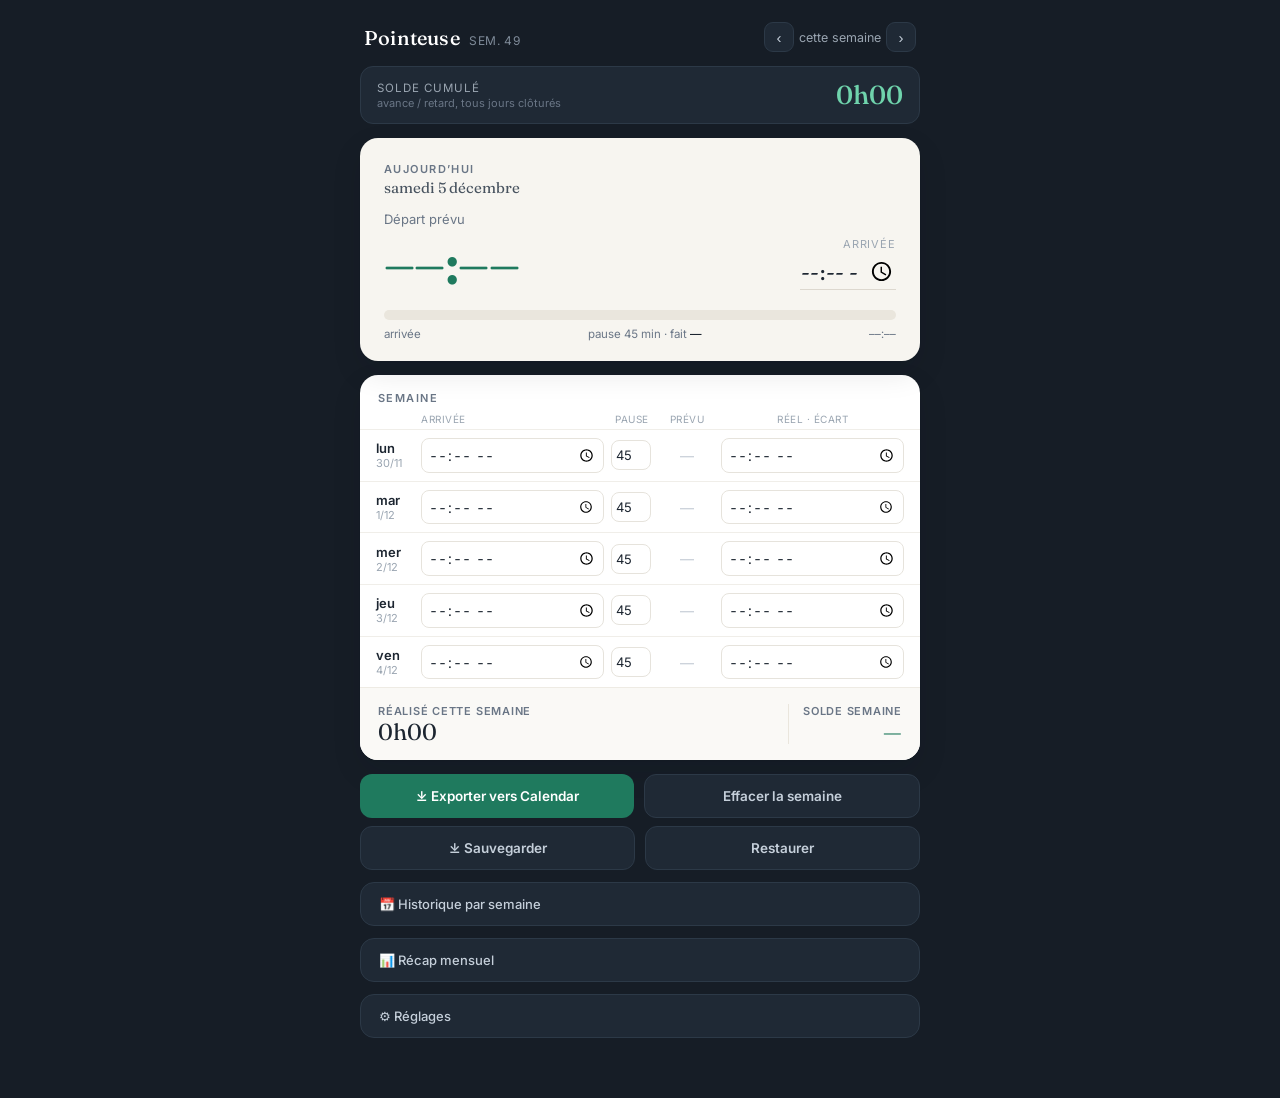
==== index.html @ 078bd279 "fix: utiliser onblur pour les inputs time (iOS picker) onchange se déclenche encore trop tôt sur iOS" ====
<!DOCTYPE html>
<html lang="fr">
<head>
<meta charset="UTF-8">
<meta name="viewport" content="width=device-width, initial-scale=1.0, viewport-fit=cover">
<title>Pointeuse</title>
<meta name="apple-mobile-web-app-capable" content="yes">
<meta name="mobile-web-app-capable" content="yes">
<meta name="apple-mobile-web-app-status-bar-style" content="black-translucent">
<meta name="apple-mobile-web-app-title" content="Pointeuse">
<meta name="theme-color" content="#161D26">
<link rel="manifest" href="manifest.json">
<link rel="apple-touch-icon" href="icons/apple-touch-icon.png">
<link rel="icon" type="image/png" sizes="192x192" href="icons/icon-192.png">
<link rel="preconnect" href="https://fonts.googleapis.com">
<link rel="preconnect" href="https://fonts.gstatic.com" crossorigin>
<link href="https://fonts.googleapis.com/css2?family=Fraunces:opsz,wght@9..144,400;9..144,500;9..144,600&family=Inter:wght@400;500;600&display=swap" rel="stylesheet">
<style>
  :root{
    --ink:#161D26;--ink-2:#1F2935;--line:#2C3947;
    --paper:#F7F5F0;--paper-2:#FFFFFF;
    --text:#1C2530;--muted:#6A7686;--faint:#9AA5B1;
    --leave:#1F7A5E;--leave-soft:#E4F1EB;
    --over:#B5702A;--over-soft:#F6EBDC;
    --pos-d:#6FD3AC;--neg-d:#E6AE72;
    --radius:18px;--shadow:0 1px 2px rgba(10,18,28,.04),0 12px 30px rgba(10,18,28,.10);
  }
  *{box-sizing:border-box;margin:0;padding:0}
  html,body{background:var(--ink);color:var(--text);font-family:"Inter",system-ui,sans-serif;-webkit-font-smoothing:antialiased}
  body{min-height:100vh;padding:22px 16px 60px;display:flex;justify-content:center}
  .wrap{width:100%;max-width:560px}

  .top{display:flex;align-items:center;justify-content:space-between;color:#C5CFDA;margin-bottom:14px;padding:0 4px}
  .brand{display:flex;align-items:baseline;gap:9px}
  .brand b{font-family:"Fraunces",serif;font-weight:500;font-size:20px;color:#fff;letter-spacing:.2px}
  .brand span{font-size:12px;color:#7E8A98;letter-spacing:.06em;text-transform:uppercase}
  .weeknav{display:flex;align-items:center;gap:4px}
  .weeknav button{background:var(--ink-2);border:1px solid var(--line);color:#C5CFDA;width:30px;height:30px;border-radius:9px;font-size:15px;cursor:pointer;line-height:1;display:flex;align-items:center;justify-content:center;transition:.15s}
  .weeknav button:hover{background:#28333F}
  .weeknav .lbl{font-size:12.5px;color:#9AA5B1;min-width:84px;text-align:center}
  .weeknav .today{font-size:11px;padding:0 10px;width:auto;color:var(--pos-d)}

  .balance{display:flex;align-items:center;justify-content:space-between;background:var(--ink-2);border:1px solid var(--line);border-radius:13px;padding:12px 16px;margin-bottom:14px;cursor:pointer;transition:.15s}
  .balance:hover{background:#28333F}
  .balance .l{font-size:11.5px;color:#9AA5B1;text-transform:uppercase;letter-spacing:.09em}
  .balance .l small{display:block;text-transform:none;letter-spacing:0;color:#6A7686;font-size:11px;margin-top:1px}
  .balance b{font-family:"Fraunces",serif;font-weight:500;font-size:26px;font-variant-numeric:tabular-nums}
  .balance b.pos{color:var(--pos-d)}.balance b.neg{color:var(--neg-d)}

  .hero{background:var(--paper);border-radius:var(--radius);box-shadow:var(--shadow);padding:24px 24px 20px;margin-bottom:14px;position:relative;overflow:hidden}
  .hero .eyebrow{font-size:11px;letter-spacing:.13em;text-transform:uppercase;color:var(--muted);font-weight:600}
  .hero .date{font-family:"Fraunces",serif;font-size:15px;color:#48535F;margin-top:2px}
  .leaverow{display:flex;align-items:flex-end;justify-content:space-between;gap:12px;margin-top:14px}
  .leaverow .lab{font-size:13px;color:var(--muted);margin-bottom:6px}
  .bigtime{font-family:"Fraunces",serif;font-weight:500;font-size:62px;line-height:.92;color:var(--leave);letter-spacing:-.01em;font-variant-numeric:tabular-nums}
  .bigtime.over{color:var(--over)}
  .quick{display:flex;flex-direction:column;align-items:flex-end;gap:4px}
  .quick label{font-size:11px;color:var(--faint);text-transform:uppercase;letter-spacing:.08em}
  .quick input{font-family:"Fraunces",serif;font-size:22px;color:var(--text);border:none;background:transparent;text-align:right;width:96px;border-bottom:1.5px solid #DDD8CF;padding:2px 0;font-variant-numeric:tabular-nums}
  .quick input:focus{outline:none;border-color:var(--leave)}
  .timeline{margin-top:20px}
  .bar{height:10px;border-radius:6px;background:#EAE6DD;position:relative;overflow:hidden}
  .bar .fill{position:absolute;left:0;top:0;bottom:0;background:var(--leave);border-radius:6px;transition:width .4s ease}
  .bar .fill.over{background:var(--over)}
  .bar .now{position:absolute;top:-4px;bottom:-4px;width:2px;background:#1C2530;opacity:.55}
  .ticks{display:flex;justify-content:space-between;margin-top:7px;font-size:11.5px;color:var(--muted);font-variant-numeric:tabular-nums}
  .ticks b{color:var(--text);font-weight:500}

  .card{background:var(--paper-2);border-radius:var(--radius);box-shadow:var(--shadow);overflow:hidden}
  .card h2{font-size:11px;letter-spacing:.13em;text-transform:uppercase;color:var(--muted);font-weight:600;padding:16px 18px 8px}
  .head,.row{display:grid;grid-template-columns:38px 1fr 42px 54px 1fr;align-items:center;gap:7px;padding:8px 16px}
  .head{font-size:10px;text-transform:uppercase;letter-spacing:.05em;color:var(--faint);padding-bottom:4px;padding-top:0}
  .head span:nth-child(3),.head span:nth-child(4),.head span:nth-child(5){text-align:center}
  .row{border-top:1px solid #F0EEE9}
  .row.today{background:#F6FAF8}
  .row .day{font-weight:600;font-size:13px;color:var(--text)}
  .row .day small{display:block;font-weight:400;font-size:11px;color:var(--faint)}
  .row.today .day small{color:var(--leave)}
  .row input[type=time]{font-family:inherit;font-size:14px;border:1px solid #E6E3DC;border-radius:8px;padding:6px 6px;width:100%;background:#fff;color:var(--text);font-variant-numeric:tabular-nums}
  .row input[type=time]:focus{outline:none;border-color:var(--leave);box-shadow:0 0 0 2px var(--leave-soft)}
  .row .pause input{width:40px;text-align:center;font-size:13px;border:1px solid #E6E3DC;border-radius:8px;padding:6px 2px;font-family:inherit;color:var(--text)}
  .row .pause input:focus{outline:none;border-color:var(--leave)}
  .row .prev{text-align:center;font-size:14px;color:var(--leave);font-weight:500;font-variant-numeric:tabular-nums}
  .row .prev.empty{color:#CBD2DA}
  .realcell{display:flex;flex-direction:column;gap:2px}
  .ddelta{font-size:11px;font-variant-numeric:tabular-nums;text-align:center;font-weight:600;line-height:1}
  .ddelta.pos{color:var(--leave)}.ddelta.neg{color:var(--over)}

  .sum{display:flex;align-items:stretch;justify-content:space-between;gap:14px;padding:16px 18px;background:#FAF9F6;border-top:1px solid #EEEBE4}
  .sum .lab{font-size:11px;color:var(--muted);text-transform:uppercase;letter-spacing:.07em;font-weight:600;margin-bottom:3px}
  .sum .val{font-family:"Fraunces",serif;font-size:23px;font-variant-numeric:tabular-nums;line-height:1}
  .sum .val small{font-size:12px;color:var(--faint);font-family:"Inter";font-weight:400;display:block;margin-top:3px}
  .sum .soldebox{text-align:right;border-left:1px solid #EAE6DD;padding-left:14px}
  .sum .sval{font-family:"Fraunces",serif;font-size:23px;font-variant-numeric:tabular-nums;line-height:1}
  .sum .sval.pos{color:var(--leave)}.sum .sval.neg{color:var(--over)}

  .actions{display:flex;gap:10px;margin-top:14px}
  .btn{flex:1;border:none;border-radius:12px;padding:13px;font-family:inherit;font-size:13.5px;font-weight:600;cursor:pointer;transition:.15s;display:flex;align-items:center;justify-content:center;gap:7px}
  .btn-primary{background:var(--leave);color:#fff}.btn-primary:hover{background:#1A6A52}
  .btn-ghost{background:var(--ink-2);color:#C5CFDA;border:1px solid var(--line)}.btn-ghost:hover{background:#28333F}

  details.panel{margin-top:12px;background:var(--ink-2);border:1px solid var(--line);border-radius:14px;overflow:hidden}
  details.panel summary{list-style:none;cursor:pointer;padding:13px 18px;font-size:13px;color:#C5CFDA;display:flex;align-items:center;gap:8px;font-weight:500}
  details.panel summary::-webkit-details-marker{display:none}
  details.panel[open] summary{border-bottom:1px solid var(--line)}
  .setgrid{padding:16px 18px;display:grid;grid-template-columns:1fr 1fr;gap:14px}
  .setgrid .f{display:flex;flex-direction:column;gap:5px}
  .setgrid label{font-size:11px;color:var(--faint);text-transform:uppercase;letter-spacing:.06em}
  .setgrid input{background:#141B23;border:1px solid var(--line);border-radius:9px;padding:9px 10px;color:#E8EDF2;font-family:inherit;font-size:14px;font-variant-numeric:tabular-nums}
  .setgrid input:focus{outline:none;border-color:var(--leave)}
  .sethint{grid-column:1/-1;font-size:12px;color:#7E8A98;line-height:1.5;margin-top:-2px}
  .sethint b{color:#C5CFDA;font-weight:500}

  .hist{padding:6px 0}
  .hrow{display:grid;grid-template-columns:1fr auto auto;align-items:center;gap:12px;padding:11px 18px;cursor:pointer;border-top:1px solid #232E3A;transition:.12s}
  .hrow:first-child{border-top:none}
  .hrow:hover{background:#232E3A}
  .hrow .hr-date{font-size:13px;color:#D5DCE3}
  .hrow .hr-date small{display:block;color:#7E8A98;font-size:11px;margin-top:1px}
  .hrow .hr-tot{font-size:13px;color:#9AA5B1;font-variant-numeric:tabular-nums}
  .hrow .hr-d{font-family:"Fraunces",serif;font-size:16px;font-variant-numeric:tabular-nums;min-width:62px;text-align:right}
  .hrow .hr-d.pos{color:var(--pos-d)}.hrow .hr-d.neg{color:var(--neg-d)}
  .hempty{padding:18px;color:#7E8A98;font-size:13px;text-align:center}

  .row .day{cursor:pointer;-webkit-user-select:none;user-select:none}
  .day-badge{font-size:10px;font-weight:500;letter-spacing:.04em;margin-top:1px;line-height:1}
  .day-badge.leave{color:var(--leave)}.day-badge.holiday{color:var(--over)}.day-badge.sick{color:#A78BFA}
  .row.off input{opacity:.25;pointer-events:none}
  .row.off .prev{opacity:.25}

  .warn{display:flex;align-items:center;gap:10px;background:rgba(181,112,42,.1);border:1px solid rgba(181,112,42,.25);border-radius:13px;padding:11px 16px;margin-bottom:14px;cursor:pointer;transition:.15s}
  .warn:hover{background:rgba(181,112,42,.15)}
  .warn .wico{font-size:16px;flex-shrink:0}
  .warn .wtxt{font-size:12.5px;color:var(--neg-d);line-height:1.4}
  .warn .wtxt b{color:#E6AE72;font-weight:600}
  .unclosed-dot{display:inline-block;width:7px;height:7px;border-radius:50%;background:var(--over);margin-left:4px;vertical-align:middle}

  .mrow{display:grid;grid-template-columns:1fr auto;align-items:center;gap:12px;padding:11px 18px;border-top:1px solid #232E3A;transition:.12s}
  .mrow:first-child{border-top:none}
  .mrow .mr-label{font-size:13px;color:#D5DCE3}
  .mrow .mr-label small{display:block;color:#7E8A98;font-size:11px;margin-top:1px}
  .mrow .mr-solde{font-family:"Fraunces",serif;font-size:16px;font-variant-numeric:tabular-nums;text-align:right}
  .mrow .mr-solde.pos{color:var(--pos-d)}.mrow .mr-solde.neg{color:var(--neg-d)}

  .toast{position:fixed;bottom:24px;left:50%;transform:translateX(-50%) translateY(20px);background:var(--text);color:#fff;padding:11px 20px;border-radius:11px;font-size:13.5px;opacity:0;pointer-events:none;transition:.25s;z-index:10}
  .toast.show{opacity:1;transform:translateX(-50%) translateY(0)}
  .loading{text-align:center;color:#7E8A98;padding:40px;font-size:14px}
</style>
</head>
<body>
<div class="wrap" id="app"><div class="loading">Chargement...</div></div>
<div class="toast" id="toast"></div>
<input type="file" id="imp" accept="application/json" style="display:none" onchange="importBackup(this.files[0])">

<script>
const STORE_SETTINGS="pointeuse:settings";
const DEFAULTS={weeklyTarget:2340,days:5,lunch:45,arrival:"08:15"};
const DAYNAMES=["lundi","mardi","mercredi","jeudi","vendredi","samedi","dimanche"];

let settings={...DEFAULTS};
let week={};
let mondayOffset=0;

/* ---------- time helpers ---------- */
const pad=n=>String(n).padStart(2,"0");
function toMin(hhmm){if(!hhmm)return null;const[h,m]=hhmm.split(":").map(Number);return h*60+m;}
function toHHMM(min){min=((min%1440)+1440)%1440;return pad(Math.floor(min/60))+":"+pad(min%60);}
function fmtDur(min){if(min==null)return"\u2014";const s=min<0?"-":"";min=Math.abs(min);return s+Math.floor(min/60)+"h"+pad(Math.round(min%60));}
function fmtDelta(min){if(min==null)return"\u2014";if(Math.round(min)===0)return"0h00";const s=min>0?"+":"\u2212";min=Math.abs(min);return s+Math.floor(min/60)+"h"+pad(Math.round(min%60));}
function getMonday(off=0){const d=new Date();const day=(d.getDay()+6)%7;d.setDate(d.getDate()-day+off*7);d.setHours(0,0,0,0);return d;}
function isoWeek(d){const t=new Date(d);t.setHours(0,0,0,0);t.setDate(t.getDate()+3-((t.getDay()+6)%7));const w1=new Date(t.getFullYear(),0,4);return{week:1+Math.round(((t-w1)/864e5-3+((w1.getDay()+6)%7))/7),year:t.getFullYear()};}
function isoWeekMonday(year,wk){const jan4=new Date(year,0,4);const day=(jan4.getDay()+6)%7;const w1=new Date(jan4);w1.setDate(jan4.getDate()-day);const m=new Date(w1);m.setDate(w1.getDate()+(wk-1)*7);m.setHours(0,0,0,0);return m;}
function weekKey(off){const m=getMonday(off);const{week,year}=isoWeek(m);return`pointeuse:week:${year}-W${pad(week)}`;}
function todayIndex(off){if(off!==0)return -1;return (new Date().getDay()+6)%7;}
function dailyTarget(){return Math.round(settings.weeklyTarget/settings.days);}

/* ---------- storage ---------- */
async function loadSettings(){try{const v=localStorage.getItem(STORE_SETTINGS);if(v)settings={...DEFAULTS,...JSON.parse(v)};}catch(e){settings={...DEFAULTS};}}
async function saveSettings(){try{localStorage.setItem(STORE_SETTINGS,JSON.stringify(settings));}catch(e){}}
async function loadWeek(){week={};try{const v=localStorage.getItem(weekKey(mondayOffset));if(v)week=JSON.parse(v);}catch(e){week={};}}
async function saveWeek(){try{localStorage.setItem(weekKey(mondayOffset),JSON.stringify(week));}catch(e){}}

/* ---------- computation ---------- */
function dayData(i){
  const d=week[i]||{};
  const status=d.status||"work";
  const arrival=d.arrival||"";
  const lunch=(d.lunch===0||d.lunch)?d.lunch:settings.lunch;
  const actual=d.actualDeparture||"";
  const aMin=toMin(arrival);
  const depMin=toMin(actual);
  let predicted=aMin!=null?aMin+dailyTarget()+Number(lunch):null;
  const settled=aMin!=null&&depMin!=null;
  const dailyDelta=settled?(depMin-aMin-Number(lunch))-dailyTarget():null;
  let worked=null;
  if(aMin!=null){
    if(depMin!=null)worked=depMin-aMin-Number(lunch);
    else if(i===todayIndex(mondayOffset)){
      const now=new Date();const nowMin=now.getHours()*60+now.getMinutes();
      worked=Math.max(0,Math.min(nowMin,predicted)-aMin-Number(lunch));
    }
  }
  return{arrival,lunch:Number(lunch),actual,aMin,predicted,worked,settled,dailyDelta,status};
}
async function cycleStatus(i){
  if(!week[i])week[i]={};
  const cur=week[i].status||"work";
  const next={work:"leave",leave:"holiday",holiday:"sick",sick:"work"};
  week[i].status=next[cur]||"work";
  await saveWeek();render();
}

/* ---------- french public holidays ---------- */
function easterMonday(year){
  // Butcher's algorithm for Easter Sunday, then +1 for Monday
  const a=year%19,b=Math.floor(year/100),c=year%100;
  const d=Math.floor(b/4),e=b%4,f=Math.floor((b+8)/25);
  const g=Math.floor((b-f+1)/3),h=(19*a+b-d-g+15)%30;
  const i=Math.floor(c/4),k=c%4,l=(32+2*e+2*i-h-k)%7;
  const m=Math.floor((a+11*h+22*l)/451);
  const month=Math.floor((h+l-7*m+114)/31)-1;
  const day=((h+l-7*m+114)%31)+1;
  return new Date(year,month,day+1);
}
function frenchHolidays(year){
  const em=easterMonday(year);
  const asc=new Date(em);asc.setDate(asc.getDate()+38); // Ascension = Easter Monday + 38
  const pent=new Date(em);pent.setDate(pent.getDate()+49); // Pentecost Monday = Easter Monday + 49
  return[
    new Date(year,0,1),   // Jour de l'an
    em,                    // Lundi de Paques
    new Date(year,4,1),   // Fete du Travail
    new Date(year,4,8),   // Victoire 1945
    asc,                   // Ascension
    pent,                  // Lundi de Pentecote
    new Date(year,6,14),  // Fete nationale
    new Date(year,7,15),  // Assomption
    new Date(year,10,1),  // Toussaint
    new Date(year,10,11), // Armistice
    new Date(year,11,25), // Noel
  ];
}
async function prefillHolidays(year){
  const holidays=frenchHolidays(year);
  let count=0;
  for(const h of holidays){
    const dow=(h.getDay()+6)%7; // 0=mon..6=sun
    if(dow>=settings.days)continue; // weekend or beyond work days
    const{week:wk,year:y}=isoWeek(h);
    const key=`pointeuse:week:${y}-W${pad(wk)}`;
    let wData={};
    try{const v=localStorage.getItem(key);if(v)wData=JSON.parse(v);}catch(e){}
    if(!wData[dow])wData[dow]={};
    if(wData[dow].status&&wData[dow].status!=="work")continue; // already marked
    wData[dow].status="holiday";
    localStorage.setItem(key,JSON.stringify(wData));
    count++;
  }
  await loadWeek();render();
  toast(count+" f\u00e9ri\u00e9(s) ajout\u00e9(s) pour "+year);
}
// pure aggregation over a raw week object (used for current week + history)
function computeWeekObj(w){
  let realized=0,delta=0,settledCount=0,projected=0,anyCount=0;
  const n=Math.max(settings.days,7);
  for(let i=0;i<n;i++){
    const d=w[i];if(!d)continue;
    const a=toMin(d.arrival);if(a==null)continue;
    anyCount++;
    const lunch=(d.lunch===0||d.lunch)?Number(d.lunch):settings.lunch;
    const dep=toMin(d.actualDeparture);
    if(dep!=null){const wk=dep-a-lunch;realized+=wk;projected+=wk;settledCount++;delta+=wk-dailyTarget();}
    else projected+=dailyTarget();
  }
  return{realized,settledDelta:delta,settledCount,projected,anyCount};
}
function cumulativeBalance(){
  let total=0;
  for(let i=0;i<localStorage.length;i++){
    const k=localStorage.key(i);if(!k||!k.startsWith("pointeuse:week:"))continue;
    try{total+=computeWeekObj(JSON.parse(localStorage.getItem(k))).settledDelta;}catch(e){}
  }
  return total;
}
function historyWeeks(){
  const arr=[];
  for(let i=0;i<localStorage.length;i++){
    const k=localStorage.key(i);if(!k||!k.startsWith("pointeuse:week:"))continue;
    const m=k.match(/(\d{4})-W(\d{2})/);if(!m)continue;
    let w;try{w=JSON.parse(localStorage.getItem(k));}catch(e){continue;}
    const c=computeWeekObj(w);if(c.anyCount===0)continue;
    arr.push({year:+m[1],wk:+m[2],monday:isoWeekMonday(+m[1],+m[2]),...c});
  }
  arr.sort((a,b)=>b.monday-a.monday);
  return arr;
}

/* ---------- unclosed days ---------- */
function unclosedPastDays(){
  const today=new Date();today.setHours(0,0,0,0);
  const thisMonday=getMonday(0);
  const results=[];
  for(let i=0;i<localStorage.length;i++){
    const k=localStorage.key(i);if(!k||!k.startsWith("pointeuse:week:"))continue;
    const m=k.match(/(\d{4})-W(\d{2})/);if(!m)continue;
    let w;try{w=JSON.parse(localStorage.getItem(k));}catch(e){continue;}
    const mon=isoWeekMonday(+m[1],+m[2]);
    const isPastWeek=mon<thisMonday;
    for(let d=0;d<7;d++){
      const entry=w[d];if(!entry)continue;
      const status=entry.status||"work";
      if(status!=="work")continue;
      if(!entry.arrival||entry.actualDeparture)continue;
      const date=new Date(mon);date.setDate(date.getDate()+d);date.setHours(0,0,0,0);
      if(date>=today)continue;
      results.push({year:+m[1],wk:+m[2],dayIdx:d,date,isPastWeek});
    }
  }
  results.sort((a,b)=>a.date-b.date);
  return results;
}

/* ---------- monthly recap ---------- */
const MONTHNAMES=["janvier","f\u00e9vrier","mars","avril","mai","juin","juillet","ao\u00fbt","septembre","octobre","novembre","d\u00e9cembre"];
function monthlyRecap(){
  const months={};
  for(let i=0;i<localStorage.length;i++){
    const k=localStorage.key(i);if(!k||!k.startsWith("pointeuse:week:"))continue;
    const m=k.match(/(\d{4})-W(\d{2})/);if(!m)continue;
    let w;try{w=JSON.parse(localStorage.getItem(k));}catch(e){continue;}
    const mon=isoWeekMonday(+m[1],+m[2]);
    for(let d=0;d<7;d++){
      const entry=w[d];if(!entry)continue;
      const date=new Date(mon);date.setDate(date.getDate()+d);
      const mk=date.getFullYear()+"-"+pad(date.getMonth()+1);
      if(!months[mk])months[mk]={year:date.getFullYear(),month:date.getMonth(),worked:0,leave:0,holiday:0,sick:0,realized:0,delta:0,settledCount:0};
      const mo=months[mk];
      const status=entry.status||"work";
      if(status==="leave"){mo.leave++;continue;}
      if(status==="holiday"){mo.holiday++;continue;}
      if(status==="sick"){mo.sick++;continue;}
      const a=toMin(entry.arrival);if(a==null)continue;
      mo.worked++;
      const lunch=(entry.lunch===0||entry.lunch)?Number(entry.lunch):settings.lunch;
      const dep=toMin(entry.actualDeparture);
      if(dep!=null){const wk=dep-a-lunch;mo.realized+=wk;mo.delta+=wk-dailyTarget();mo.settledCount++;}
    }
  }
  return Object.values(months).sort((a,b)=>(b.year-a.year)||b.month-a.month);
}

/* ---------- CSV export ---------- */
function exportCSV(){
  const rows=["\uFEFFDate;Jour;Statut;Arriv\u00e9e;Pause (min);D\u00e9part pr\u00e9vu;D\u00e9part r\u00e9el;Travaill\u00e9;\u00c9cart"];
  const statusLabels={work:"travaill\u00e9",leave:"cong\u00e9",holiday:"f\u00e9ri\u00e9",sick:"maladie"};
  const allWeeks=[];
  for(let i=0;i<localStorage.length;i++){
    const k=localStorage.key(i);if(!k||!k.startsWith("pointeuse:week:"))continue;
    const m=k.match(/(\d{4})-W(\d{2})/);if(!m)continue;
    let w;try{w=JSON.parse(localStorage.getItem(k));}catch(e){continue;}
    allWeeks.push({year:+m[1],wk:+m[2],data:w});
  }
  allWeeks.sort((a,b)=>{const ma=isoWeekMonday(a.year,a.wk),mb=isoWeekMonday(b.year,b.wk);return ma-mb;});
  for(const wk of allWeeks){
    const mon=isoWeekMonday(wk.year,wk.wk);
    for(let d=0;d<7;d++){
      const entry=wk.data[d];if(!entry)continue;
      const date=new Date(mon);date.setDate(date.getDate()+d);
      const ds=date.toISOString().slice(0,10);
      const status=entry.status||"work";
      if(status!=="work"){rows.push(`${ds};${DAYNAMES[d]};${statusLabels[status]};;;;;;`);continue;}
      const a=toMin(entry.arrival);if(a==null)continue;
      const lunch=(entry.lunch===0||entry.lunch)?Number(entry.lunch):settings.lunch;
      const dep=toMin(entry.actualDeparture);
      const predicted=a+dailyTarget()+lunch;
      const worked=dep!=null?dep-a-lunch:null;
      const delta=dep!=null?worked-dailyTarget():null;
      rows.push(`${ds};${DAYNAMES[d]};${statusLabels[status]};${toHHMM(a)};${lunch};${toHHMM(predicted)};${dep!=null?toHHMM(dep):""};${worked!=null?fmtDur(worked):""};${delta!=null?fmtDelta(delta):""}`);
    }
  }
  const blob=new Blob([rows.join("\r\n")],{type:"text/csv;charset=utf-8"});
  const a=document.createElement("a");a.href=URL.createObjectURL(blob);
  a.download="pointeuse-export-"+new Date().toISOString().slice(0,10)+".csv";
  document.body.appendChild(a);a.click();document.body.removeChild(a);
  toast("CSV export\u00e9");
}

/* ---------- render ---------- */
function render(){
  const app=document.getElementById("app");
  const{week:wn}=isoWeek(getMonday(mondayOffset));
  const ti=todayIndex(mondayOffset);
  const heroIdx=ti>=0?ti:0;
  const hd=dayData(heroIdx);
  const heroDate=getMonday(mondayOffset);heroDate.setDate(heroDate.getDate()+heroIdx);
  const dateStr=heroDate.toLocaleDateString("fr-FR",{weekday:"long",day:"numeric",month:"long"});

  let fillPct=0,nowPct=null,over=false;
  if(hd.aMin!=null&&hd.predicted!=null){
    const span=hd.predicted-hd.aMin;
    if(ti===heroIdx){
      const now=new Date();const nowMin=now.getHours()*60+now.getMinutes();
      nowPct=Math.max(0,Math.min(1,(nowMin-hd.aMin)/span))*100;
      fillPct=nowPct;over=nowMin>hd.predicted;if(over)fillPct=100;
    }else if(hd.actual){fillPct=100;}
  }
  const heroLeave=hd.predicted!=null?toHHMM(hd.predicted):"\u2013\u2013:\u2013\u2013";

  // unclosed days in current view (for inline dots)
  const today=new Date();today.setHours(0,0,0,0);
  const viewMonday=getMonday(mondayOffset);

  // rows
  let rows="";
  for(let i=0;i<settings.days;i++){
    const d=dayData(i);
    const dd=new Date(viewMonday);dd.setDate(dd.getDate()+i);dd.setHours(0,0,0,0);
    const isToday=i===ti;
    const isOff=d.status!=="work";
    const isUnclosed=d.status==="work"&&d.aMin!=null&&!d.actual&&dd<today;
    const badges={leave:`<span class="day-badge leave">cong\u00e9</span>`,holiday:`<span class="day-badge holiday">f\u00e9ri\u00e9</span>`,sick:`<span class="day-badge sick">maladie</span>`};
    const badgeHTML=badges[d.status]||"";
    rows+=`<div class="row${isToday?" today":""}${isOff?" off":""}">
      <div class="day" onclick="cycleStatus(${i})">${DAYNAMES[i].slice(0,3)}${isUnclosed?`<span class="unclosed-dot"></span>`:""}<small>${dd.getDate()}/${pad(dd.getMonth()+1)}</small>${badgeHTML}</div>
      <input type="time" value="${d.arrival}" onblur="setField(${i},'arrival',this.value)">
      <div class="pause"><input type="number" min="0" max="180" value="${d.lunch}" oninput="setField(${i},'lunch',this.value)"></div>
      <div class="prev ${d.predicted==null?'empty':''}">${d.predicted!=null?toHHMM(d.predicted):"\u2014"}</div>
      <div class="realcell">
        <input type="time" value="${d.actual}" onblur="setField(${i},'actualDeparture',this.value)">
        ${d.settled?`<div class="ddelta ${d.dailyDelta>=0?'pos':'neg'}">${fmtDelta(d.dailyDelta)}</div>`:``}
      </div>
    </div>`;
  }

  const cw=computeWeekObj(week);
  const showProj=cw.projected!==cw.realized;
  const wSolde=cw.settledCount>0?fmtDelta(cw.settledDelta):"\u2014";
  const wSoldeCls=cw.settledDelta>=0?"pos":"neg";

  const bal=cumulativeBalance();
  const balCls=bal>=0?"pos":"neg";

  // history
  const hist=historyWeeks();
  let histHTML=hist.length?`<div class="hist">`+hist.map(h=>{
    const end=new Date(h.monday);end.setDate(end.getDate()+settings.days-1);
    const rng=h.monday.toLocaleDateString("fr-FR",{day:"numeric",month:"short"})+" \u2013 "+end.toLocaleDateString("fr-FR",{day:"numeric",month:"short"});
    const dcls=h.settledDelta>=0?"pos":"neg";
    return `<div class="hrow" onclick="goToWeekKey(${h.year},${h.wk})">
      <div class="hr-date">Semaine ${h.wk}<small>${rng}</small></div>
      <div class="hr-tot">${fmtDur(h.realized)}</div>
      <div class="hr-d ${dcls}">${h.settledCount?fmtDelta(h.settledDelta):"\u2014"}</div>
    </div>`;
  }).join("")+`</div>`:`<div class="hempty">Aucune semaine enregistr\u00e9e pour l\u2019instant.</div>`;

  app.innerHTML=`
  <div class="top">
    <div class="brand"><b>Pointeuse</b><span>sem. ${wn}</span></div>
    <div class="weeknav">
      <button onclick="nav(-1)">\u2039</button>
      ${mondayOffset!==0?`<button class="today" onclick="goToday()">aujourd\u2019hui</button>`:`<span class="lbl">cette semaine</span>`}
      <button onclick="nav(1)">\u203A</button>
    </div>
  </div>

  <div class="balance" onclick="openHistory()">
    <div class="l">Solde cumul\u00e9<small>avance / retard, tous jours cl\u00f4tur\u00e9s</small></div>
    <b class="${balCls}">${fmtDelta(bal)}</b>
  </div>

  ${(()=>{
    const uc=unclosedPastDays().filter(u=>u.isPastWeek);
    if(!uc.length)return"";
    const label=uc.length===1?"1 jour non cl\u00f4tur\u00e9":uc.length+" jours non cl\u00f4tur\u00e9s";
    const dates=uc.slice(0,5).map(u=>DAYNAMES[u.dayIdx].slice(0,3)+" "+u.date.getDate()+"/"+ pad(u.date.getMonth()+1)).join(", ")+(uc.length>5?"...":"");
    return`<div class="warn" onclick="goToWeekKey(${uc[0].year},${uc[0].wk})"><div class="wico">\u26A0</div><div class="wtxt"><b>${label}</b> \u2014 ${dates}</div></div>`;
  })()}
  <div class="hero">
    <div class="eyebrow">${ti>=0?"Aujourd\u2019hui":"Aper\u00e7u \u2014 "+DAYNAMES[heroIdx]}</div>
    <div class="date">${dateStr}</div>
    <div class="leaverow">
      <div><div class="lab">D\u00e9part pr\u00e9vu</div><div class="bigtime ${over?'over':''}">${heroLeave}</div></div>
      <div class="quick"><label>Arriv\u00e9e</label><input type="time" value="${hd.arrival}" onblur="setField(${heroIdx},'arrival',this.value)"></div>
    </div>
    <div class="timeline">
      <div class="bar"><div class="fill ${over?'over':''}" style="width:${fillPct}%"></div>${nowPct!=null?`<div class="now" style="left:${nowPct}%"></div>`:""}</div>
      <div class="ticks">
        <span>${hd.aMin!=null?toHHMM(hd.aMin):"arriv\u00e9e"}</span>
        <span>pause ${hd.lunch} min \u00b7 fait <b>${fmtDur(hd.worked)}</b></span>
        <span>${heroLeave}</span>
      </div>
    </div>
  </div>

  <div class="card">
    <h2>Semaine</h2>
    <div class="head"><span></span><span>Arriv\u00e9e</span><span>Pause</span><span>Pr\u00e9vu</span><span>R\u00e9el \u00b7 \u00e9cart</span></div>
    ${rows}
    <div class="sum">
      <div>
        <div class="lab">R\u00e9alis\u00e9 cette semaine</div>
        <div class="val">${fmtDur(cw.realized)}${showProj?`<small>projet\u00e9 ${fmtDur(cw.projected)}</small>`:``}</div>
      </div>
      <div class="soldebox">
        <div class="lab">Solde semaine</div>
        <div class="sval ${wSoldeCls}">${wSolde}</div>
      </div>
    </div>
  </div>

  <div class="actions">
    <button class="btn btn-primary" onclick="exportICS()">\u2913 Exporter vers Calendar</button>
    <button class="btn btn-ghost" onclick="clearWeek()">Effacer la semaine</button>
  </div>
  <div class="actions" style="margin-top:8px">
    <button class="btn btn-ghost" onclick="exportBackup()">\u2913 Sauvegarder</button>
    <button class="btn btn-ghost" onclick="document.getElementById('imp').click()">Restaurer</button>
  </div>

  <details class="panel" id="hist">
    <summary>\uD83D\uDCC5 Historique par semaine</summary>
    ${histHTML}
  </details>

  <details class="panel">
    <summary>\uD83D\uDCCA R\u00e9cap mensuel</summary>
    ${(()=>{
      const mr=monthlyRecap();
      if(!mr.length)return`<div class="hempty">Aucune donn\u00e9e mensuelle.</div>`;
      let html=`<div class="hist">`;
      for(const m of mr){
        const parts=[];
        if(m.worked)parts.push(m.worked+"j travaill\u00e9"+(m.worked>1?"s":""));
        if(m.leave)parts.push(m.leave+" cong\u00e9"+(m.leave>1?"s":""));
        if(m.holiday)parts.push(m.holiday+" f\u00e9ri\u00e9"+(m.holiday>1?"s":""));
        if(m.sick)parts.push(m.sick+" maladie");
        const detail=parts.join(" \u00b7 ")+(m.settledCount?" \u00b7 "+fmtDur(m.realized):"");
        const dcls=m.delta>=0?"pos":"neg";
        html+=`<div class="mrow"><div class="mr-label">${MONTHNAMES[m.month]} ${m.year}<small>${detail}</small></div><div class="mr-solde ${dcls}">${m.settledCount?fmtDelta(m.delta):"\u2014"}</div></div>`;
      }
      html+=`</div>`;
      html+=`<div style="padding:12px 18px;border-top:1px solid #232E3A"><button class="btn btn-ghost" style="flex:none;width:100%" onclick="exportCSV()">\u2913 Exporter CSV (tous les jours)</button></div>`;
      return html;
    })()}
  </details>

  <details class="panel">
    <summary>\u2699 R\u00e9glages</summary>
    <div class="setgrid">
      <div class="f"><label>Objectif hebdo</label><input type="text" value="${fmtDur(settings.weeklyTarget)}" onchange="setTarget(this.value)"></div>
      <div class="f"><label>Jours / semaine</label><input type="number" min="1" max="7" value="${settings.days}" onchange="setDays(this.value)"></div>
      <div class="f"><label>Pause par d\u00e9faut (min)</label><input type="number" min="0" max="180" value="${settings.lunch}" onchange="setLunch(this.value)"></div>
      <div class="f"><label>Arriv\u00e9e par d\u00e9faut</label><input type="time" value="${settings.arrival}" onchange="setArr(this.value)"></div>
      <div class="sethint">Cible quotidienne : <b>${fmtDur(dailyTarget())}</b> de travail effectif. Le solde ne compte que les jours avec un <b>d\u00e9part r\u00e9el</b> \u2014 les cong\u00e9s restent neutres.</div>
      <div class="sethint" style="margin-top:8px"><button class="btn btn-ghost" style="flex:none;width:100%;margin-top:6px" onclick="prefillHolidays(${new Date().getFullYear()})">Charger les jours f\u00e9ri\u00e9s ${new Date().getFullYear()}</button></div>
    </div>
  </details>`;
}

/* ---------- events ---------- */
async function setField(i,k,v){if(!week[i])week[i]={};if(k==='lunch')v=v===""?0:Number(v);week[i][k]=v;await saveWeek();render();}
function nav(d){mondayOffset+=d;loadWeek().then(render);}
function goToday(){mondayOffset=0;loadWeek().then(render);}
function goToWeekKey(year,wk){const m=isoWeekMonday(year,wk);mondayOffset=Math.round((m-getMonday(0))/(7*86400000));loadWeek().then(()=>{render();window.scrollTo({top:0,behavior:"smooth"});});}
function openHistory(){const h=document.getElementById("hist");if(h){h.open=true;h.scrollIntoView({behavior:"smooth",block:"center"});}}
async function clearWeek(){if(!confirm("Effacer toutes les saisies de cette semaine ?"))return;week={};await saveWeek();render();toast("Semaine effac\u00e9e");}
function parseTarget(s){const m=s.match(/(\d+)\s*h\s*(\d+)?/i);if(m)return Number(m[1])*60+(m[2]?Number(m[2]):0);const n=Number(s);return isNaN(n)?settings.weeklyTarget:n*60;}
async function setTarget(v){settings.weeklyTarget=parseTarget(v);await saveSettings();render();}
async function setDays(v){settings.days=Math.max(1,Math.min(7,Number(v)||5));await saveSettings();render();}
async function setLunch(v){settings.lunch=Math.max(0,Number(v)||0);await saveSettings();render();}
async function setArr(v){settings.arrival=v||"08:15";await saveSettings();render();}
function toast(msg){const t=document.getElementById("toast");t.textContent=msg;t.classList.add("show");setTimeout(()=>t.classList.remove("show"),2200);}

/* ---------- ICS ---------- */
function exportICS(){
  const monday=getMonday(mondayOffset);let ev="",count=0;
  for(let i=0;i<settings.days;i++){
    const d=dayData(i);if(d.aMin==null)continue;
    const dep=toMin(d.actual)!=null?toMin(d.actual):d.predicted;
    const date=new Date(monday);date.setDate(date.getDate()+i);
    const y=date.getFullYear(),mo=pad(date.getMonth()+1),da=pad(date.getDate());
    const st=`${y}${mo}${da}T${pad(Math.floor(d.aMin/60))}${pad(d.aMin%60)}00`;
    const en=`${y}${mo}${da}T${pad(Math.floor(dep/60))}${pad(dep%60)}00`;
    ev+=`BEGIN:VEVENT\r\nUID:${y}${mo}${da}-pointeuse@josuerocha.dev\r\nDTSTART:${st}\r\nDTEND:${en}\r\nSUMMARY:Travail\r\nDESCRIPTION:Pause ${d.lunch} min \u00b7 ${fmtDur(dep-d.aMin-d.lunch)} travaill\u00e9es\r\nEND:VEVENT\r\n`;count++;
  }
  if(!count){toast("Aucune arriv\u00e9e \u00e0 exporter");return;}
  const ics=`BEGIN:VCALENDAR\r\nVERSION:2.0\r\nPRODID:-//Pointeuse//FR\r\nCALSCALE:GREGORIAN\r\n${ev}END:VCALENDAR\r\n`;
  const a=document.createElement("a");a.href=URL.createObjectURL(new Blob([ics],{type:"text/calendar"}));
  const{week:wn,year}=isoWeek(monday);a.download=`travail-${year}-S${pad(wn)}.ics`;
  document.body.appendChild(a);a.click();document.body.removeChild(a);toast(`${count} journ\u00e9e(s) export\u00e9e(s)`);
}

/* ---------- backup ---------- */
function exportBackup(){
  const o={};for(let i=0;i<localStorage.length;i++){const k=localStorage.key(i);if(k&&k.startsWith("pointeuse:"))o[k]=localStorage.getItem(k);}
  const a=document.createElement("a");a.href=URL.createObjectURL(new Blob([JSON.stringify(o,null,2)],{type:"application/json"}));
  a.download="pointeuse-sauvegarde-"+new Date().toISOString().slice(0,10)+".json";
  document.body.appendChild(a);a.click();document.body.removeChild(a);toast("Sauvegarde t\u00e9l\u00e9charg\u00e9e");
}
function importBackup(file){
  if(!file)return;const r=new FileReader();
  r.onload=async()=>{try{const o=JSON.parse(r.result);Object.keys(o).forEach(k=>{if(k.startsWith("pointeuse:"))localStorage.setItem(k,o[k]);});await loadSettings();await loadWeek();render();toast("Donn\u00e9es restaur\u00e9es");}catch(e){toast("Fichier invalide");}};
  r.readAsText(file);
}

/* ---------- service worker ---------- */
if ('serviceWorker' in navigator) {
  navigator.serviceWorker.register('./sw.js').catch(() => {});
}

/* ---------- init ---------- */
(async function(){await loadSettings();await loadWeek();render();})();
</script>
</body>
</html>
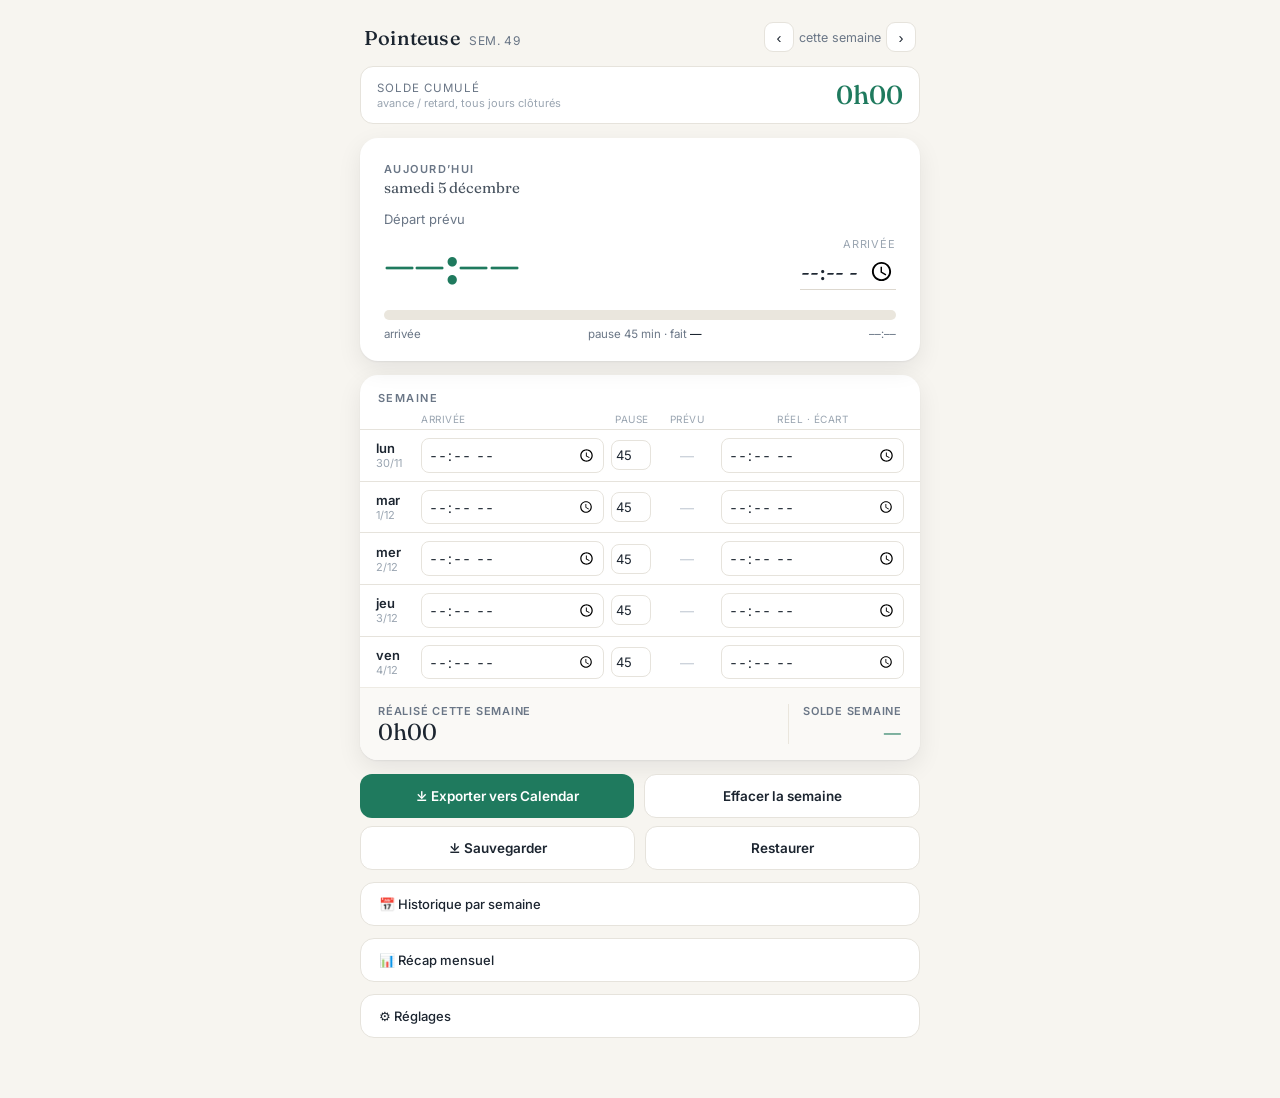
==== commit 96101618: "feat: add automatic light theme via prefers-color-scheme Co-Authored-By: Claude Sonnet 4.6 <noreply@" ====
--- a/index.html
+++ b/index.html
@@ -4,612 +4,31 @@
 <meta charset="UTF-8">
 <meta name="viewport" content="width=device-width, initial-scale=1.0, viewport-fit=cover">
 <title>Pointeuse</title>
+<meta name="description" content="Application de suivi des heures de travail — 39h/semaine">
+<meta property="og:title" content="Pointeuse">
+<meta property="og:description" content="PWA de suivi des heures de travail — solde, export CSV/ICS, mode hors-ligne">
+<meta property="og:type" content="website">
+<meta property="og:url" content="https://josuerochadev.github.io/pointeuse/">
+<meta property="og:image" content="https://josuerochadev.github.io/pointeuse/icons/icon-512.png">
 <meta name="apple-mobile-web-app-capable" content="yes">
 <meta name="mobile-web-app-capable" content="yes">
 <meta name="apple-mobile-web-app-status-bar-style" content="black-translucent">
 <meta name="apple-mobile-web-app-title" content="Pointeuse">
-<meta name="theme-color" content="#161D26">
+<meta name="theme-color" content="#161D26" media="(prefers-color-scheme: dark)">
+<meta name="theme-color" content="#F7F5F0" media="(prefers-color-scheme: light)">
 <link rel="manifest" href="manifest.json">
 <link rel="apple-touch-icon" href="icons/apple-touch-icon.png">
 <link rel="icon" type="image/png" sizes="192x192" href="icons/icon-192.png">
 <link rel="preconnect" href="https://fonts.googleapis.com">
 <link rel="preconnect" href="https://fonts.gstatic.com" crossorigin>
 <link href="https://fonts.googleapis.com/css2?family=Fraunces:opsz,wght@9..144,400;9..144,500;9..144,600&family=Inter:wght@400;500;600&display=swap" rel="stylesheet">
-<style>
-  :root{
-    --ink:#161D26;--ink-2:#1F2935;--line:#2C3947;
-    --paper:#F7F5F0;--paper-2:#FFFFFF;
-    --text:#1C2530;--muted:#6A7686;--faint:#9AA5B1;
-    --leave:#1F7A5E;--leave-soft:#E4F1EB;
-    --over:#B5702A;--over-soft:#F6EBDC;
-    --pos-d:#6FD3AC;--neg-d:#E6AE72;
-    --radius:18px;--shadow:0 1px 2px rgba(10,18,28,.04),0 12px 30px rgba(10,18,28,.10);
-  }
-  *{box-sizing:border-box;margin:0;padding:0}
-  html,body{background:var(--ink);color:var(--text);font-family:"Inter",system-ui,sans-serif;-webkit-font-smoothing:antialiased}
-  body{min-height:100vh;padding:22px 16px 60px;display:flex;justify-content:center}
-  .wrap{width:100%;max-width:560px}
-
-  .top{display:flex;align-items:center;justify-content:space-between;color:#C5CFDA;margin-bottom:14px;padding:0 4px}
-  .brand{display:flex;align-items:baseline;gap:9px}
-  .brand b{font-family:"Fraunces",serif;font-weight:500;font-size:20px;color:#fff;letter-spacing:.2px}
-  .brand span{font-size:12px;color:#7E8A98;letter-spacing:.06em;text-transform:uppercase}
-  .weeknav{display:flex;align-items:center;gap:4px}
-  .weeknav button{background:var(--ink-2);border:1px solid var(--line);color:#C5CFDA;width:30px;height:30px;border-radius:9px;font-size:15px;cursor:pointer;line-height:1;display:flex;align-items:center;justify-content:center;transition:.15s}
-  .weeknav button:hover{background:#28333F}
-  .weeknav .lbl{font-size:12.5px;color:#9AA5B1;min-width:84px;text-align:center}
-  .weeknav .today{font-size:11px;padding:0 10px;width:auto;color:var(--pos-d)}
-
-  .balance{display:flex;align-items:center;justify-content:space-between;background:var(--ink-2);border:1px solid var(--line);border-radius:13px;padding:12px 16px;margin-bottom:14px;cursor:pointer;transition:.15s}
-  .balance:hover{background:#28333F}
-  .balance .l{font-size:11.5px;color:#9AA5B1;text-transform:uppercase;letter-spacing:.09em}
-  .balance .l small{display:block;text-transform:none;letter-spacing:0;color:#6A7686;font-size:11px;margin-top:1px}
-  .balance b{font-family:"Fraunces",serif;font-weight:500;font-size:26px;font-variant-numeric:tabular-nums}
-  .balance b.pos{color:var(--pos-d)}.balance b.neg{color:var(--neg-d)}
-
-  .hero{background:var(--paper);border-radius:var(--radius);box-shadow:var(--shadow);padding:24px 24px 20px;margin-bottom:14px;position:relative;overflow:hidden}
-  .hero .eyebrow{font-size:11px;letter-spacing:.13em;text-transform:uppercase;color:var(--muted);font-weight:600}
-  .hero .date{font-family:"Fraunces",serif;font-size:15px;color:#48535F;margin-top:2px}
-  .leaverow{display:flex;align-items:flex-end;justify-content:space-between;gap:12px;margin-top:14px}
-  .leaverow .lab{font-size:13px;color:var(--muted);margin-bottom:6px}
-  .bigtime{font-family:"Fraunces",serif;font-weight:500;font-size:62px;line-height:.92;color:var(--leave);letter-spacing:-.01em;font-variant-numeric:tabular-nums}
-  .bigtime.over{color:var(--over)}
-  .quick{display:flex;flex-direction:column;align-items:flex-end;gap:4px}
-  .quick label{font-size:11px;color:var(--faint);text-transform:uppercase;letter-spacing:.08em}
-  .quick input{font-family:"Fraunces",serif;font-size:22px;color:var(--text);border:none;background:transparent;text-align:right;width:96px;border-bottom:1.5px solid #DDD8CF;padding:2px 0;font-variant-numeric:tabular-nums}
-  .quick input:focus{outline:none;border-color:var(--leave)}
-  .timeline{margin-top:20px}
-  .bar{height:10px;border-radius:6px;background:#EAE6DD;position:relative;overflow:hidden}
-  .bar .fill{position:absolute;left:0;top:0;bottom:0;background:var(--leave);border-radius:6px;transition:width .4s ease}
-  .bar .fill.over{background:var(--over)}
-  .bar .now{position:absolute;top:-4px;bottom:-4px;width:2px;background:#1C2530;opacity:.55}
-  .ticks{display:flex;justify-content:space-between;margin-top:7px;font-size:11.5px;color:var(--muted);font-variant-numeric:tabular-nums}
-  .ticks b{color:var(--text);font-weight:500}
-
-  .card{background:var(--paper-2);border-radius:var(--radius);box-shadow:var(--shadow);overflow:hidden}
-  .card h2{font-size:11px;letter-spacing:.13em;text-transform:uppercase;color:var(--muted);font-weight:600;padding:16px 18px 8px}
-  .head,.row{display:grid;grid-template-columns:38px 1fr 42px 54px 1fr;align-items:center;gap:7px;padding:8px 16px}
-  .head{font-size:10px;text-transform:uppercase;letter-spacing:.05em;color:var(--faint);padding-bottom:4px;padding-top:0}
-  .head span:nth-child(3),.head span:nth-child(4),.head span:nth-child(5){text-align:center}
-  .row{border-top:1px solid #F0EEE9}
-  .row.today{background:#F6FAF8}
-  .row .day{font-weight:600;font-size:13px;color:var(--text)}
-  .row .day small{display:block;font-weight:400;font-size:11px;color:var(--faint)}
-  .row.today .day small{color:var(--leave)}
-  .row input[type=time]{font-family:inherit;font-size:14px;border:1px solid #E6E3DC;border-radius:8px;padding:6px 6px;width:100%;background:#fff;color:var(--text);font-variant-numeric:tabular-nums}
-  .row input[type=time]:focus{outline:none;border-color:var(--leave);box-shadow:0 0 0 2px var(--leave-soft)}
-  .row .pause input{width:40px;text-align:center;font-size:13px;border:1px solid #E6E3DC;border-radius:8px;padding:6px 2px;font-family:inherit;color:var(--text)}
-  .row .pause input:focus{outline:none;border-color:var(--leave)}
-  .row .prev{text-align:center;font-size:14px;color:var(--leave);font-weight:500;font-variant-numeric:tabular-nums}
-  .row .prev.empty{color:#CBD2DA}
-  .realcell{display:flex;flex-direction:column;gap:2px}
-  .ddelta{font-size:11px;font-variant-numeric:tabular-nums;text-align:center;font-weight:600;line-height:1}
-  .ddelta.pos{color:var(--leave)}.ddelta.neg{color:var(--over)}
-
-  .sum{display:flex;align-items:stretch;justify-content:space-between;gap:14px;padding:16px 18px;background:#FAF9F6;border-top:1px solid #EEEBE4}
-  .sum .lab{font-size:11px;color:var(--muted);text-transform:uppercase;letter-spacing:.07em;font-weight:600;margin-bottom:3px}
-  .sum .val{font-family:"Fraunces",serif;font-size:23px;font-variant-numeric:tabular-nums;line-height:1}
-  .sum .val small{font-size:12px;color:var(--faint);font-family:"Inter";font-weight:400;display:block;margin-top:3px}
-  .sum .soldebox{text-align:right;border-left:1px solid #EAE6DD;padding-left:14px}
-  .sum .sval{font-family:"Fraunces",serif;font-size:23px;font-variant-numeric:tabular-nums;line-height:1}
-  .sum .sval.pos{color:var(--leave)}.sum .sval.neg{color:var(--over)}
-
-  .actions{display:flex;gap:10px;margin-top:14px}
-  .btn{flex:1;border:none;border-radius:12px;padding:13px;font-family:inherit;font-size:13.5px;font-weight:600;cursor:pointer;transition:.15s;display:flex;align-items:center;justify-content:center;gap:7px}
-  .btn-primary{background:var(--leave);color:#fff}.btn-primary:hover{background:#1A6A52}
-  .btn-ghost{background:var(--ink-2);color:#C5CFDA;border:1px solid var(--line)}.btn-ghost:hover{background:#28333F}
-
-  details.panel{margin-top:12px;background:var(--ink-2);border:1px solid var(--line);border-radius:14px;overflow:hidden}
-  details.panel summary{list-style:none;cursor:pointer;padding:13px 18px;font-size:13px;color:#C5CFDA;display:flex;align-items:center;gap:8px;font-weight:500}
-  details.panel summary::-webkit-details-marker{display:none}
-  details.panel[open] summary{border-bottom:1px solid var(--line)}
-  .setgrid{padding:16px 18px;display:grid;grid-template-columns:1fr 1fr;gap:14px}
-  .setgrid .f{display:flex;flex-direction:column;gap:5px}
-  .setgrid label{font-size:11px;color:var(--faint);text-transform:uppercase;letter-spacing:.06em}
-  .setgrid input{background:#141B23;border:1px solid var(--line);border-radius:9px;padding:9px 10px;color:#E8EDF2;font-family:inherit;font-size:14px;font-variant-numeric:tabular-nums}
-  .setgrid input:focus{outline:none;border-color:var(--leave)}
-  .sethint{grid-column:1/-1;font-size:12px;color:#7E8A98;line-height:1.5;margin-top:-2px}
-  .sethint b{color:#C5CFDA;font-weight:500}
-
-  .hist{padding:6px 0}
-  .hrow{display:grid;grid-template-columns:1fr auto auto;align-items:center;gap:12px;padding:11px 18px;cursor:pointer;border-top:1px solid #232E3A;transition:.12s}
-  .hrow:first-child{border-top:none}
-  .hrow:hover{background:#232E3A}
-  .hrow .hr-date{font-size:13px;color:#D5DCE3}
-  .hrow .hr-date small{display:block;color:#7E8A98;font-size:11px;margin-top:1px}
-  .hrow .hr-tot{font-size:13px;color:#9AA5B1;font-variant-numeric:tabular-nums}
-  .hrow .hr-d{font-family:"Fraunces",serif;font-size:16px;font-variant-numeric:tabular-nums;min-width:62px;text-align:right}
-  .hrow .hr-d.pos{color:var(--pos-d)}.hrow .hr-d.neg{color:var(--neg-d)}
-  .hempty{padding:18px;color:#7E8A98;font-size:13px;text-align:center}
-
-  .row .day{cursor:pointer;-webkit-user-select:none;user-select:none}
-  .day-badge{font-size:10px;font-weight:500;letter-spacing:.04em;margin-top:1px;line-height:1}
-  .day-badge.leave{color:var(--leave)}.day-badge.holiday{color:var(--over)}.day-badge.sick{color:#A78BFA}
-  .row.off input{opacity:.25;pointer-events:none}
-  .row.off .prev{opacity:.25}
-
-  .warn{display:flex;align-items:center;gap:10px;background:rgba(181,112,42,.1);border:1px solid rgba(181,112,42,.25);border-radius:13px;padding:11px 16px;margin-bottom:14px;cursor:pointer;transition:.15s}
-  .warn:hover{background:rgba(181,112,42,.15)}
-  .warn .wico{font-size:16px;flex-shrink:0}
-  .warn .wtxt{font-size:12.5px;color:var(--neg-d);line-height:1.4}
-  .warn .wtxt b{color:#E6AE72;font-weight:600}
-  .unclosed-dot{display:inline-block;width:7px;height:7px;border-radius:50%;background:var(--over);margin-left:4px;vertical-align:middle}
-
-  .mrow{display:grid;grid-template-columns:1fr auto;align-items:center;gap:12px;padding:11px 18px;border-top:1px solid #232E3A;transition:.12s}
-  .mrow:first-child{border-top:none}
-  .mrow .mr-label{font-size:13px;color:#D5DCE3}
-  .mrow .mr-label small{display:block;color:#7E8A98;font-size:11px;margin-top:1px}
-  .mrow .mr-solde{font-family:"Fraunces",serif;font-size:16px;font-variant-numeric:tabular-nums;text-align:right}
-  .mrow .mr-solde.pos{color:var(--pos-d)}.mrow .mr-solde.neg{color:var(--neg-d)}
-
-  .toast{position:fixed;bottom:24px;left:50%;transform:translateX(-50%) translateY(20px);background:var(--text);color:#fff;padding:11px 20px;border-radius:11px;font-size:13.5px;opacity:0;pointer-events:none;transition:.25s;z-index:10}
-  .toast.show{opacity:1;transform:translateX(-50%) translateY(0)}
-  .loading{text-align:center;color:#7E8A98;padding:40px;font-size:14px}
-</style>
+<link rel="stylesheet" href="style.css">
 </head>
 <body>
-<div class="wrap" id="app"><div class="loading">Chargement...</div></div>
-<div class="toast" id="toast"></div>
-<input type="file" id="imp" accept="application/json" style="display:none" onchange="importBackup(this.files[0])">
-
-<script>
-const STORE_SETTINGS="pointeuse:settings";
-const DEFAULTS={weeklyTarget:2340,days:5,lunch:45,arrival:"08:15"};
-const DAYNAMES=["lundi","mardi","mercredi","jeudi","vendredi","samedi","dimanche"];
-
-let settings={...DEFAULTS};
-let week={};
-let mondayOffset=0;
-
-/* ---------- time helpers ---------- */
-const pad=n=>String(n).padStart(2,"0");
-function toMin(hhmm){if(!hhmm)return null;const[h,m]=hhmm.split(":").map(Number);return h*60+m;}
-function toHHMM(min){min=((min%1440)+1440)%1440;return pad(Math.floor(min/60))+":"+pad(min%60);}
-function fmtDur(min){if(min==null)return"\u2014";const s=min<0?"-":"";min=Math.abs(min);return s+Math.floor(min/60)+"h"+pad(Math.round(min%60));}
-function fmtDelta(min){if(min==null)return"\u2014";if(Math.round(min)===0)return"0h00";const s=min>0?"+":"\u2212";min=Math.abs(min);return s+Math.floor(min/60)+"h"+pad(Math.round(min%60));}
-function getMonday(off=0){const d=new Date();const day=(d.getDay()+6)%7;d.setDate(d.getDate()-day+off*7);d.setHours(0,0,0,0);return d;}
-function isoWeek(d){const t=new Date(d);t.setHours(0,0,0,0);t.setDate(t.getDate()+3-((t.getDay()+6)%7));const w1=new Date(t.getFullYear(),0,4);return{week:1+Math.round(((t-w1)/864e5-3+((w1.getDay()+6)%7))/7),year:t.getFullYear()};}
-function isoWeekMonday(year,wk){const jan4=new Date(year,0,4);const day=(jan4.getDay()+6)%7;const w1=new Date(jan4);w1.setDate(jan4.getDate()-day);const m=new Date(w1);m.setDate(w1.getDate()+(wk-1)*7);m.setHours(0,0,0,0);return m;}
-function weekKey(off){const m=getMonday(off);const{week,year}=isoWeek(m);return`pointeuse:week:${year}-W${pad(week)}`;}
-function todayIndex(off){if(off!==0)return -1;return (new Date().getDay()+6)%7;}
-function dailyTarget(){return Math.round(settings.weeklyTarget/settings.days);}
-
-/* ---------- storage ---------- */
-async function loadSettings(){try{const v=localStorage.getItem(STORE_SETTINGS);if(v)settings={...DEFAULTS,...JSON.parse(v)};}catch(e){settings={...DEFAULTS};}}
-async function saveSettings(){try{localStorage.setItem(STORE_SETTINGS,JSON.stringify(settings));}catch(e){}}
-async function loadWeek(){week={};try{const v=localStorage.getItem(weekKey(mondayOffset));if(v)week=JSON.parse(v);}catch(e){week={};}}
-async function saveWeek(){try{localStorage.setItem(weekKey(mondayOffset),JSON.stringify(week));}catch(e){}}
-
-/* ---------- computation ---------- */
-function dayData(i){
-  const d=week[i]||{};
-  const status=d.status||"work";
-  const arrival=d.arrival||"";
-  const lunch=(d.lunch===0||d.lunch)?d.lunch:settings.lunch;
-  const actual=d.actualDeparture||"";
-  const aMin=toMin(arrival);
-  const depMin=toMin(actual);
-  let predicted=aMin!=null?aMin+dailyTarget()+Number(lunch):null;
-  const settled=aMin!=null&&depMin!=null;
-  const dailyDelta=settled?(depMin-aMin-Number(lunch))-dailyTarget():null;
-  let worked=null;
-  if(aMin!=null){
-    if(depMin!=null)worked=depMin-aMin-Number(lunch);
-    else if(i===todayIndex(mondayOffset)){
-      const now=new Date();const nowMin=now.getHours()*60+now.getMinutes();
-      worked=Math.max(0,Math.min(nowMin,predicted)-aMin-Number(lunch));
-    }
-  }
-  return{arrival,lunch:Number(lunch),actual,aMin,predicted,worked,settled,dailyDelta,status};
-}
-async function cycleStatus(i){
-  if(!week[i])week[i]={};
-  const cur=week[i].status||"work";
-  const next={work:"leave",leave:"holiday",holiday:"sick",sick:"work"};
-  week[i].status=next[cur]||"work";
-  await saveWeek();render();
-}
-
-/* ---------- french public holidays ---------- */
-function easterMonday(year){
-  // Butcher's algorithm for Easter Sunday, then +1 for Monday
-  const a=year%19,b=Math.floor(year/100),c=year%100;
-  const d=Math.floor(b/4),e=b%4,f=Math.floor((b+8)/25);
-  const g=Math.floor((b-f+1)/3),h=(19*a+b-d-g+15)%30;
-  const i=Math.floor(c/4),k=c%4,l=(32+2*e+2*i-h-k)%7;
-  const m=Math.floor((a+11*h+22*l)/451);
-  const month=Math.floor((h+l-7*m+114)/31)-1;
-  const day=((h+l-7*m+114)%31)+1;
-  return new Date(year,month,day+1);
-}
-function frenchHolidays(year){
-  const em=easterMonday(year);
-  const asc=new Date(em);asc.setDate(asc.getDate()+38); // Ascension = Easter Monday + 38
-  const pent=new Date(em);pent.setDate(pent.getDate()+49); // Pentecost Monday = Easter Monday + 49
-  return[
-    new Date(year,0,1),   // Jour de l'an
-    em,                    // Lundi de Paques
-    new Date(year,4,1),   // Fete du Travail
-    new Date(year,4,8),   // Victoire 1945
-    asc,                   // Ascension
-    pent,                  // Lundi de Pentecote
-    new Date(year,6,14),  // Fete nationale
-    new Date(year,7,15),  // Assomption
-    new Date(year,10,1),  // Toussaint
-    new Date(year,10,11), // Armistice
-    new Date(year,11,25), // Noel
-  ];
-}
-async function prefillHolidays(year){
-  const holidays=frenchHolidays(year);
-  let count=0;
-  for(const h of holidays){
-    const dow=(h.getDay()+6)%7; // 0=mon..6=sun
-    if(dow>=settings.days)continue; // weekend or beyond work days
-    const{week:wk,year:y}=isoWeek(h);
-    const key=`pointeuse:week:${y}-W${pad(wk)}`;
-    let wData={};
-    try{const v=localStorage.getItem(key);if(v)wData=JSON.parse(v);}catch(e){}
-    if(!wData[dow])wData[dow]={};
-    if(wData[dow].status&&wData[dow].status!=="work")continue; // already marked
-    wData[dow].status="holiday";
-    localStorage.setItem(key,JSON.stringify(wData));
-    count++;
-  }
-  await loadWeek();render();
-  toast(count+" f\u00e9ri\u00e9(s) ajout\u00e9(s) pour "+year);
-}
-// pure aggregation over a raw week object (used for current week + history)
-function computeWeekObj(w){
-  let realized=0,delta=0,settledCount=0,projected=0,anyCount=0;
-  const n=Math.max(settings.days,7);
-  for(let i=0;i<n;i++){
-    const d=w[i];if(!d)continue;
-    const a=toMin(d.arrival);if(a==null)continue;
-    anyCount++;
-    const lunch=(d.lunch===0||d.lunch)?Number(d.lunch):settings.lunch;
-    const dep=toMin(d.actualDeparture);
-    if(dep!=null){const wk=dep-a-lunch;realized+=wk;projected+=wk;settledCount++;delta+=wk-dailyTarget();}
-    else projected+=dailyTarget();
-  }
-  return{realized,settledDelta:delta,settledCount,projected,anyCount};
-}
-function cumulativeBalance(){
-  let total=0;
-  for(let i=0;i<localStorage.length;i++){
-    const k=localStorage.key(i);if(!k||!k.startsWith("pointeuse:week:"))continue;
-    try{total+=computeWeekObj(JSON.parse(localStorage.getItem(k))).settledDelta;}catch(e){}
-  }
-  return total;
-}
-function historyWeeks(){
-  const arr=[];
-  for(let i=0;i<localStorage.length;i++){
-    const k=localStorage.key(i);if(!k||!k.startsWith("pointeuse:week:"))continue;
-    const m=k.match(/(\d{4})-W(\d{2})/);if(!m)continue;
-    let w;try{w=JSON.parse(localStorage.getItem(k));}catch(e){continue;}
-    const c=computeWeekObj(w);if(c.anyCount===0)continue;
-    arr.push({year:+m[1],wk:+m[2],monday:isoWeekMonday(+m[1],+m[2]),...c});
-  }
-  arr.sort((a,b)=>b.monday-a.monday);
-  return arr;
-}
-
-/* ---------- unclosed days ---------- */
-function unclosedPastDays(){
-  const today=new Date();today.setHours(0,0,0,0);
-  const thisMonday=getMonday(0);
-  const results=[];
-  for(let i=0;i<localStorage.length;i++){
-    const k=localStorage.key(i);if(!k||!k.startsWith("pointeuse:week:"))continue;
-    const m=k.match(/(\d{4})-W(\d{2})/);if(!m)continue;
-    let w;try{w=JSON.parse(localStorage.getItem(k));}catch(e){continue;}
-    const mon=isoWeekMonday(+m[1],+m[2]);
-    const isPastWeek=mon<thisMonday;
-    for(let d=0;d<7;d++){
-      const entry=w[d];if(!entry)continue;
-      const status=entry.status||"work";
-      if(status!=="work")continue;
-      if(!entry.arrival||entry.actualDeparture)continue;
-      const date=new Date(mon);date.setDate(date.getDate()+d);date.setHours(0,0,0,0);
-      if(date>=today)continue;
-      results.push({year:+m[1],wk:+m[2],dayIdx:d,date,isPastWeek});
-    }
-  }
-  results.sort((a,b)=>a.date-b.date);
-  return results;
-}
-
-/* ---------- monthly recap ---------- */
-const MONTHNAMES=["janvier","f\u00e9vrier","mars","avril","mai","juin","juillet","ao\u00fbt","septembre","octobre","novembre","d\u00e9cembre"];
-function monthlyRecap(){
-  const months={};
-  for(let i=0;i<localStorage.length;i++){
-    const k=localStorage.key(i);if(!k||!k.startsWith("pointeuse:week:"))continue;
-    const m=k.match(/(\d{4})-W(\d{2})/);if(!m)continue;
-    let w;try{w=JSON.parse(localStorage.getItem(k));}catch(e){continue;}
-    const mon=isoWeekMonday(+m[1],+m[2]);
-    for(let d=0;d<7;d++){
-      const entry=w[d];if(!entry)continue;
-      const date=new Date(mon);date.setDate(date.getDate()+d);
-      const mk=date.getFullYear()+"-"+pad(date.getMonth()+1);
-      if(!months[mk])months[mk]={year:date.getFullYear(),month:date.getMonth(),worked:0,leave:0,holiday:0,sick:0,realized:0,delta:0,settledCount:0};
-      const mo=months[mk];
-      const status=entry.status||"work";
-      if(status==="leave"){mo.leave++;continue;}
-      if(status==="holiday"){mo.holiday++;continue;}
-      if(status==="sick"){mo.sick++;continue;}
-      const a=toMin(entry.arrival);if(a==null)continue;
-      mo.worked++;
-      const lunch=(entry.lunch===0||entry.lunch)?Number(entry.lunch):settings.lunch;
-      const dep=toMin(entry.actualDeparture);
-      if(dep!=null){const wk=dep-a-lunch;mo.realized+=wk;mo.delta+=wk-dailyTarget();mo.settledCount++;}
-    }
-  }
-  return Object.values(months).sort((a,b)=>(b.year-a.year)||b.month-a.month);
-}
-
-/* ---------- CSV export ---------- */
-function exportCSV(){
-  const rows=["\uFEFFDate;Jour;Statut;Arriv\u00e9e;Pause (min);D\u00e9part pr\u00e9vu;D\u00e9part r\u00e9el;Travaill\u00e9;\u00c9cart"];
-  const statusLabels={work:"travaill\u00e9",leave:"cong\u00e9",holiday:"f\u00e9ri\u00e9",sick:"maladie"};
-  const allWeeks=[];
-  for(let i=0;i<localStorage.length;i++){
-    const k=localStorage.key(i);if(!k||!k.startsWith("pointeuse:week:"))continue;
-    const m=k.match(/(\d{4})-W(\d{2})/);if(!m)continue;
-    let w;try{w=JSON.parse(localStorage.getItem(k));}catch(e){continue;}
-    allWeeks.push({year:+m[1],wk:+m[2],data:w});
-  }
-  allWeeks.sort((a,b)=>{const ma=isoWeekMonday(a.year,a.wk),mb=isoWeekMonday(b.year,b.wk);return ma-mb;});
-  for(const wk of allWeeks){
-    const mon=isoWeekMonday(wk.year,wk.wk);
-    for(let d=0;d<7;d++){
-      const entry=wk.data[d];if(!entry)continue;
-      const date=new Date(mon);date.setDate(date.getDate()+d);
-      const ds=date.toISOString().slice(0,10);
-      const status=entry.status||"work";
-      if(status!=="work"){rows.push(`${ds};${DAYNAMES[d]};${statusLabels[status]};;;;;;`);continue;}
-      const a=toMin(entry.arrival);if(a==null)continue;
-      const lunch=(entry.lunch===0||entry.lunch)?Number(entry.lunch):settings.lunch;
-      const dep=toMin(entry.actualDeparture);
-      const predicted=a+dailyTarget()+lunch;
-      const worked=dep!=null?dep-a-lunch:null;
-      const delta=dep!=null?worked-dailyTarget():null;
-      rows.push(`${ds};${DAYNAMES[d]};${statusLabels[status]};${toHHMM(a)};${lunch};${toHHMM(predicted)};${dep!=null?toHHMM(dep):""};${worked!=null?fmtDur(worked):""};${delta!=null?fmtDelta(delta):""}`);
-    }
-  }
-  const blob=new Blob([rows.join("\r\n")],{type:"text/csv;charset=utf-8"});
-  const a=document.createElement("a");a.href=URL.createObjectURL(blob);
-  a.download="pointeuse-export-"+new Date().toISOString().slice(0,10)+".csv";
-  document.body.appendChild(a);a.click();document.body.removeChild(a);
-  toast("CSV export\u00e9");
-}
-
-/* ---------- render ---------- */
-function render(){
-  const app=document.getElementById("app");
-  const{week:wn}=isoWeek(getMonday(mondayOffset));
-  const ti=todayIndex(mondayOffset);
-  const heroIdx=ti>=0?ti:0;
-  const hd=dayData(heroIdx);
-  const heroDate=getMonday(mondayOffset);heroDate.setDate(heroDate.getDate()+heroIdx);
-  const dateStr=heroDate.toLocaleDateString("fr-FR",{weekday:"long",day:"numeric",month:"long"});
-
-  let fillPct=0,nowPct=null,over=false;
-  if(hd.aMin!=null&&hd.predicted!=null){
-    const span=hd.predicted-hd.aMin;
-    if(ti===heroIdx){
-      const now=new Date();const nowMin=now.getHours()*60+now.getMinutes();
-      nowPct=Math.max(0,Math.min(1,(nowMin-hd.aMin)/span))*100;
-      fillPct=nowPct;over=nowMin>hd.predicted;if(over)fillPct=100;
-    }else if(hd.actual){fillPct=100;}
-  }
-  const heroLeave=hd.predicted!=null?toHHMM(hd.predicted):"\u2013\u2013:\u2013\u2013";
-
-  // unclosed days in current view (for inline dots)
-  const today=new Date();today.setHours(0,0,0,0);
-  const viewMonday=getMonday(mondayOffset);
-
-  // rows
-  let rows="";
-  for(let i=0;i<settings.days;i++){
-    const d=dayData(i);
-    const dd=new Date(viewMonday);dd.setDate(dd.getDate()+i);dd.setHours(0,0,0,0);
-    const isToday=i===ti;
-    const isOff=d.status!=="work";
-    const isUnclosed=d.status==="work"&&d.aMin!=null&&!d.actual&&dd<today;
-    const badges={leave:`<span class="day-badge leave">cong\u00e9</span>`,holiday:`<span class="day-badge holiday">f\u00e9ri\u00e9</span>`,sick:`<span class="day-badge sick">maladie</span>`};
-    const badgeHTML=badges[d.status]||"";
-    rows+=`<div class="row${isToday?" today":""}${isOff?" off":""}">
-      <div class="day" onclick="cycleStatus(${i})">${DAYNAMES[i].slice(0,3)}${isUnclosed?`<span class="unclosed-dot"></span>`:""}<small>${dd.getDate()}/${pad(dd.getMonth()+1)}</small>${badgeHTML}</div>
-      <input type="time" value="${d.arrival}" onblur="setField(${i},'arrival',this.value)">
-      <div class="pause"><input type="number" min="0" max="180" value="${d.lunch}" oninput="setField(${i},'lunch',this.value)"></div>
-      <div class="prev ${d.predicted==null?'empty':''}">${d.predicted!=null?toHHMM(d.predicted):"\u2014"}</div>
-      <div class="realcell">
-        <input type="time" value="${d.actual}" onblur="setField(${i},'actualDeparture',this.value)">
-        ${d.settled?`<div class="ddelta ${d.dailyDelta>=0?'pos':'neg'}">${fmtDelta(d.dailyDelta)}</div>`:``}
-      </div>
-    </div>`;
-  }
-
-  const cw=computeWeekObj(week);
-  const showProj=cw.projected!==cw.realized;
-  const wSolde=cw.settledCount>0?fmtDelta(cw.settledDelta):"\u2014";
-  const wSoldeCls=cw.settledDelta>=0?"pos":"neg";
-
-  const bal=cumulativeBalance();
-  const balCls=bal>=0?"pos":"neg";
-
-  // history
-  const hist=historyWeeks();
-  let histHTML=hist.length?`<div class="hist">`+hist.map(h=>{
-    const end=new Date(h.monday);end.setDate(end.getDate()+settings.days-1);
-    const rng=h.monday.toLocaleDateString("fr-FR",{day:"numeric",month:"short"})+" \u2013 "+end.toLocaleDateString("fr-FR",{day:"numeric",month:"short"});
-    const dcls=h.settledDelta>=0?"pos":"neg";
-    return `<div class="hrow" onclick="goToWeekKey(${h.year},${h.wk})">
-      <div class="hr-date">Semaine ${h.wk}<small>${rng}</small></div>
-      <div class="hr-tot">${fmtDur(h.realized)}</div>
-      <div class="hr-d ${dcls}">${h.settledCount?fmtDelta(h.settledDelta):"\u2014"}</div>
-    </div>`;
-  }).join("")+`</div>`:`<div class="hempty">Aucune semaine enregistr\u00e9e pour l\u2019instant.</div>`;
-
-  app.innerHTML=`
-  <div class="top">
-    <div class="brand"><b>Pointeuse</b><span>sem. ${wn}</span></div>
-    <div class="weeknav">
-      <button onclick="nav(-1)">\u2039</button>
-      ${mondayOffset!==0?`<button class="today" onclick="goToday()">aujourd\u2019hui</button>`:`<span class="lbl">cette semaine</span>`}
-      <button onclick="nav(1)">\u203A</button>
-    </div>
-  </div>
-
-  <div class="balance" onclick="openHistory()">
-    <div class="l">Solde cumul\u00e9<small>avance / retard, tous jours cl\u00f4tur\u00e9s</small></div>
-    <b class="${balCls}">${fmtDelta(bal)}</b>
-  </div>
-
-  ${(()=>{
-    const uc=unclosedPastDays().filter(u=>u.isPastWeek);
-    if(!uc.length)return"";
-    const label=uc.length===1?"1 jour non cl\u00f4tur\u00e9":uc.length+" jours non cl\u00f4tur\u00e9s";
-    const dates=uc.slice(0,5).map(u=>DAYNAMES[u.dayIdx].slice(0,3)+" "+u.date.getDate()+"/"+ pad(u.date.getMonth()+1)).join(", ")+(uc.length>5?"...":"");
-    return`<div class="warn" onclick="goToWeekKey(${uc[0].year},${uc[0].wk})"><div class="wico">\u26A0</div><div class="wtxt"><b>${label}</b> \u2014 ${dates}</div></div>`;
-  })()}
-  <div class="hero">
-    <div class="eyebrow">${ti>=0?"Aujourd\u2019hui":"Aper\u00e7u \u2014 "+DAYNAMES[heroIdx]}</div>
-    <div class="date">${dateStr}</div>
-    <div class="leaverow">
-      <div><div class="lab">D\u00e9part pr\u00e9vu</div><div class="bigtime ${over?'over':''}">${heroLeave}</div></div>
-      <div class="quick"><label>Arriv\u00e9e</label><input type="time" value="${hd.arrival}" onblur="setField(${heroIdx},'arrival',this.value)"></div>
-    </div>
-    <div class="timeline">
-      <div class="bar"><div class="fill ${over?'over':''}" style="width:${fillPct}%"></div>${nowPct!=null?`<div class="now" style="left:${nowPct}%"></div>`:""}</div>
-      <div class="ticks">
-        <span>${hd.aMin!=null?toHHMM(hd.aMin):"arriv\u00e9e"}</span>
-        <span>pause ${hd.lunch} min \u00b7 fait <b>${fmtDur(hd.worked)}</b></span>
-        <span>${heroLeave}</span>
-      </div>
-    </div>
-  </div>
-
-  <div class="card">
-    <h2>Semaine</h2>
-    <div class="head"><span></span><span>Arriv\u00e9e</span><span>Pause</span><span>Pr\u00e9vu</span><span>R\u00e9el \u00b7 \u00e9cart</span></div>
-    ${rows}
-    <div class="sum">
-      <div>
-        <div class="lab">R\u00e9alis\u00e9 cette semaine</div>
-        <div class="val">${fmtDur(cw.realized)}${showProj?`<small>projet\u00e9 ${fmtDur(cw.projected)}</small>`:``}</div>
-      </div>
-      <div class="soldebox">
-        <div class="lab">Solde semaine</div>
-        <div class="sval ${wSoldeCls}">${wSolde}</div>
-      </div>
-    </div>
-  </div>
-
-  <div class="actions">
-    <button class="btn btn-primary" onclick="exportICS()">\u2913 Exporter vers Calendar</button>
-    <button class="btn btn-ghost" onclick="clearWeek()">Effacer la semaine</button>
-  </div>
-  <div class="actions" style="margin-top:8px">
-    <button class="btn btn-ghost" onclick="exportBackup()">\u2913 Sauvegarder</button>
-    <button class="btn btn-ghost" onclick="document.getElementById('imp').click()">Restaurer</button>
-  </div>
-
-  <details class="panel" id="hist">
-    <summary>\uD83D\uDCC5 Historique par semaine</summary>
-    ${histHTML}
-  </details>
-
-  <details class="panel">
-    <summary>\uD83D\uDCCA R\u00e9cap mensuel</summary>
-    ${(()=>{
-      const mr=monthlyRecap();
-      if(!mr.length)return`<div class="hempty">Aucune donn\u00e9e mensuelle.</div>`;
-      let html=`<div class="hist">`;
-      for(const m of mr){
-        const parts=[];
-        if(m.worked)parts.push(m.worked+"j travaill\u00e9"+(m.worked>1?"s":""));
-        if(m.leave)parts.push(m.leave+" cong\u00e9"+(m.leave>1?"s":""));
-        if(m.holiday)parts.push(m.holiday+" f\u00e9ri\u00e9"+(m.holiday>1?"s":""));
-        if(m.sick)parts.push(m.sick+" maladie");
-        const detail=parts.join(" \u00b7 ")+(m.settledCount?" \u00b7 "+fmtDur(m.realized):"");
-        const dcls=m.delta>=0?"pos":"neg";
-        html+=`<div class="mrow"><div class="mr-label">${MONTHNAMES[m.month]} ${m.year}<small>${detail}</small></div><div class="mr-solde ${dcls}">${m.settledCount?fmtDelta(m.delta):"\u2014"}</div></div>`;
-      }
-      html+=`</div>`;
-      html+=`<div style="padding:12px 18px;border-top:1px solid #232E3A"><button class="btn btn-ghost" style="flex:none;width:100%" onclick="exportCSV()">\u2913 Exporter CSV (tous les jours)</button></div>`;
-      return html;
-    })()}
-  </details>
-
-  <details class="panel">
-    <summary>\u2699 R\u00e9glages</summary>
-    <div class="setgrid">
-      <div class="f"><label>Objectif hebdo</label><input type="text" value="${fmtDur(settings.weeklyTarget)}" onchange="setTarget(this.value)"></div>
-      <div class="f"><label>Jours / semaine</label><input type="number" min="1" max="7" value="${settings.days}" onchange="setDays(this.value)"></div>
-      <div class="f"><label>Pause par d\u00e9faut (min)</label><input type="number" min="0" max="180" value="${settings.lunch}" onchange="setLunch(this.value)"></div>
-      <div class="f"><label>Arriv\u00e9e par d\u00e9faut</label><input type="time" value="${settings.arrival}" onchange="setArr(this.value)"></div>
-      <div class="sethint">Cible quotidienne : <b>${fmtDur(dailyTarget())}</b> de travail effectif. Le solde ne compte que les jours avec un <b>d\u00e9part r\u00e9el</b> \u2014 les cong\u00e9s restent neutres.</div>
-      <div class="sethint" style="margin-top:8px"><button class="btn btn-ghost" style="flex:none;width:100%;margin-top:6px" onclick="prefillHolidays(${new Date().getFullYear()})">Charger les jours f\u00e9ri\u00e9s ${new Date().getFullYear()}</button></div>
-    </div>
-  </details>`;
-}
-
-/* ---------- events ---------- */
-async function setField(i,k,v){if(!week[i])week[i]={};if(k==='lunch')v=v===""?0:Number(v);week[i][k]=v;await saveWeek();render();}
-function nav(d){mondayOffset+=d;loadWeek().then(render);}
-function goToday(){mondayOffset=0;loadWeek().then(render);}
-function goToWeekKey(year,wk){const m=isoWeekMonday(year,wk);mondayOffset=Math.round((m-getMonday(0))/(7*86400000));loadWeek().then(()=>{render();window.scrollTo({top:0,behavior:"smooth"});});}
-function openHistory(){const h=document.getElementById("hist");if(h){h.open=true;h.scrollIntoView({behavior:"smooth",block:"center"});}}
-async function clearWeek(){if(!confirm("Effacer toutes les saisies de cette semaine ?"))return;week={};await saveWeek();render();toast("Semaine effac\u00e9e");}
-function parseTarget(s){const m=s.match(/(\d+)\s*h\s*(\d+)?/i);if(m)return Number(m[1])*60+(m[2]?Number(m[2]):0);const n=Number(s);return isNaN(n)?settings.weeklyTarget:n*60;}
-async function setTarget(v){settings.weeklyTarget=parseTarget(v);await saveSettings();render();}
-async function setDays(v){settings.days=Math.max(1,Math.min(7,Number(v)||5));await saveSettings();render();}
-async function setLunch(v){settings.lunch=Math.max(0,Number(v)||0);await saveSettings();render();}
-async function setArr(v){settings.arrival=v||"08:15";await saveSettings();render();}
-function toast(msg){const t=document.getElementById("toast");t.textContent=msg;t.classList.add("show");setTimeout(()=>t.classList.remove("show"),2200);}
-
-/* ---------- ICS ---------- */
-function exportICS(){
-  const monday=getMonday(mondayOffset);let ev="",count=0;
-  for(let i=0;i<settings.days;i++){
-    const d=dayData(i);if(d.aMin==null)continue;
-    const dep=toMin(d.actual)!=null?toMin(d.actual):d.predicted;
-    const date=new Date(monday);date.setDate(date.getDate()+i);
-    const y=date.getFullYear(),mo=pad(date.getMonth()+1),da=pad(date.getDate());
-    const st=`${y}${mo}${da}T${pad(Math.floor(d.aMin/60))}${pad(d.aMin%60)}00`;
-    const en=`${y}${mo}${da}T${pad(Math.floor(dep/60))}${pad(dep%60)}00`;
-    ev+=`BEGIN:VEVENT\r\nUID:${y}${mo}${da}-pointeuse@josuerocha.dev\r\nDTSTART:${st}\r\nDTEND:${en}\r\nSUMMARY:Travail\r\nDESCRIPTION:Pause ${d.lunch} min \u00b7 ${fmtDur(dep-d.aMin-d.lunch)} travaill\u00e9es\r\nEND:VEVENT\r\n`;count++;
-  }
-  if(!count){toast("Aucune arriv\u00e9e \u00e0 exporter");return;}
-  const ics=`BEGIN:VCALENDAR\r\nVERSION:2.0\r\nPRODID:-//Pointeuse//FR\r\nCALSCALE:GREGORIAN\r\n${ev}END:VCALENDAR\r\n`;
-  const a=document.createElement("a");a.href=URL.createObjectURL(new Blob([ics],{type:"text/calendar"}));
-  const{week:wn,year}=isoWeek(monday);a.download=`travail-${year}-S${pad(wn)}.ics`;
-  document.body.appendChild(a);a.click();document.body.removeChild(a);toast(`${count} journ\u00e9e(s) export\u00e9e(s)`);
-}
-
-/* ---------- backup ---------- */
-function exportBackup(){
-  const o={};for(let i=0;i<localStorage.length;i++){const k=localStorage.key(i);if(k&&k.startsWith("pointeuse:"))o[k]=localStorage.getItem(k);}
-  const a=document.createElement("a");a.href=URL.createObjectURL(new Blob([JSON.stringify(o,null,2)],{type:"application/json"}));
-  a.download="pointeuse-sauvegarde-"+new Date().toISOString().slice(0,10)+".json";
-  document.body.appendChild(a);a.click();document.body.removeChild(a);toast("Sauvegarde t\u00e9l\u00e9charg\u00e9e");
-}
-function importBackup(file){
-  if(!file)return;const r=new FileReader();
-  r.onload=async()=>{try{const o=JSON.parse(r.result);Object.keys(o).forEach(k=>{if(k.startsWith("pointeuse:"))localStorage.setItem(k,o[k]);});await loadSettings();await loadWeek();render();toast("Donn\u00e9es restaur\u00e9es");}catch(e){toast("Fichier invalide");}};
-  r.readAsText(file);
-}
-
-/* ---------- service worker ---------- */
-if ('serviceWorker' in navigator) {
-  navigator.serviceWorker.register('./sw.js').catch(() => {});
-}
-
-/* ---------- init ---------- */
-(async function(){await loadSettings();await loadWeek();render();})();
-</script>
+<a href="#app" class="skip-link">Aller au contenu</a>
+<div class="wrap" id="app" role="main" aria-label="Pointeuse"><div class="loading">Chargement...</div></div>
+<div class="toast" id="toast" role="status" aria-live="polite"></div>
+<input type="file" id="imp" accept="application/json" style="display:none" aria-label="Importer une sauvegarde" onchange="importBackup(this.files[0])">
+<script type="module" src="app.js"></script>
 </body>
 </html>
--- a/style.css
+++ b/style.css
@@ -0,0 +1,202 @@
+:root{
+  --ink:#161D26;--ink-2:#1F2935;--line:#2C3947;
+  --paper:#F7F5F0;--paper-2:#FFFFFF;
+  --text:#1C2530;--muted:#6A7686;--faint:#9AA5B1;
+  --leave:#1F7A5E;--leave-soft:#E4F1EB;
+  --over:#B5702A;--over-soft:#F6EBDC;
+  --pos-d:#6FD3AC;--neg-d:#E6AE72;
+  --radius:18px;--shadow:0 1px 2px rgba(10,18,28,.04),0 12px 30px rgba(10,18,28,.10);
+}
+*{box-sizing:border-box;margin:0;padding:0}
+html,body{background:var(--ink);color:var(--text);font-family:"Inter",system-ui,sans-serif;-webkit-font-smoothing:antialiased}
+body{min-height:100vh;padding:22px 16px 60px;padding-top:calc(22px + env(safe-area-inset-top, 0px));display:flex;justify-content:center}
+.wrap{width:100%;max-width:560px}
+
+.top{display:flex;align-items:center;justify-content:space-between;color:#C5CFDA;margin-bottom:14px;padding:0 4px}
+.brand{display:flex;align-items:baseline;gap:9px}
+.brand b{font-family:"Fraunces",serif;font-weight:500;font-size:20px;color:#fff;letter-spacing:.2px}
+.brand span{font-size:12px;color:#7E8A98;letter-spacing:.06em;text-transform:uppercase}
+.weeknav{display:flex;align-items:center;gap:4px}
+.weeknav button{background:var(--ink-2);border:1px solid var(--line);color:#C5CFDA;width:30px;height:30px;border-radius:9px;font-size:15px;cursor:pointer;line-height:1;display:flex;align-items:center;justify-content:center;transition:.15s}
+.weeknav button:hover{background:#28333F}
+.weeknav .lbl{font-size:12.5px;color:#9AA5B1;min-width:84px;text-align:center}
+.weeknav .today{font-size:11px;padding:0 10px;width:auto;color:var(--pos-d)}
+
+.balance{display:flex;align-items:center;justify-content:space-between;background:var(--ink-2);border:1px solid var(--line);border-radius:13px;padding:12px 16px;margin-bottom:14px;cursor:pointer;transition:.15s}
+.balance:hover{background:#28333F}
+.balance .l{font-size:11.5px;color:#9AA5B1;text-transform:uppercase;letter-spacing:.09em}
+.balance .l small{display:block;text-transform:none;letter-spacing:0;color:#6A7686;font-size:11px;margin-top:1px}
+.balance b{font-family:"Fraunces",serif;font-weight:500;font-size:26px;font-variant-numeric:tabular-nums}
+.balance b.pos{color:var(--pos-d)}.balance b.neg{color:var(--neg-d)}
+
+.hero{background:var(--paper);border-radius:var(--radius);box-shadow:var(--shadow);padding:24px 24px 20px;margin-bottom:14px;position:relative;overflow:hidden}
+.hero .eyebrow{font-size:11px;letter-spacing:.13em;text-transform:uppercase;color:var(--muted);font-weight:600}
+.hero .date{font-family:"Fraunces",serif;font-size:15px;color:#48535F;margin-top:2px}
+.leaverow{display:flex;align-items:flex-end;justify-content:space-between;gap:12px;margin-top:14px}
+.leaverow .lab{font-size:13px;color:var(--muted);margin-bottom:6px}
+.bigtime{font-family:"Fraunces",serif;font-weight:500;font-size:62px;line-height:.92;color:var(--leave);letter-spacing:-.01em;font-variant-numeric:tabular-nums}
+.bigtime.over{color:var(--over)}
+.quick{display:flex;flex-direction:column;align-items:flex-end;gap:4px}
+.quick label{font-size:11px;color:var(--faint);text-transform:uppercase;letter-spacing:.08em}
+.quick input{font-family:"Fraunces",serif;font-size:22px;color:var(--text);border:none;background:transparent;text-align:right;width:96px;border-bottom:1.5px solid #DDD8CF;padding:2px 0;font-variant-numeric:tabular-nums}
+.quick input:focus{outline:none;border-color:var(--leave)}
+.timeline{margin-top:20px}
+.bar{height:10px;border-radius:6px;background:#EAE6DD;position:relative;overflow:hidden}
+.bar .fill{position:absolute;left:0;top:0;bottom:0;background:var(--leave);border-radius:6px;transition:width .4s ease}
+.bar .fill.over{background:var(--over)}
+.bar .now{position:absolute;top:-4px;bottom:-4px;width:2px;background:#1C2530;opacity:.55}
+.ticks{display:flex;justify-content:space-between;margin-top:7px;font-size:11.5px;color:var(--muted);font-variant-numeric:tabular-nums}
+.ticks b{color:var(--text);font-weight:500}
+
+.card{background:var(--paper-2);border-radius:var(--radius);box-shadow:var(--shadow);overflow:hidden}
+.card h2{font-size:11px;letter-spacing:.13em;text-transform:uppercase;color:var(--muted);font-weight:600;padding:16px 18px 8px}
+.head,.row{display:grid;grid-template-columns:38px 1fr 42px 54px 1fr;align-items:center;gap:7px;padding:8px 16px}
+.head{font-size:10px;text-transform:uppercase;letter-spacing:.05em;color:var(--faint);padding-bottom:4px;padding-top:0}
+.head span:nth-child(3),.head span:nth-child(4),.head span:nth-child(5){text-align:center}
+.row{border-top:1px solid #F0EEE9}
+.row.today{background:#F6FAF8}
+.row .day{font-weight:600;font-size:13px;color:var(--text)}
+.row .day small{display:block;font-weight:400;font-size:11px;color:var(--faint)}
+.row.today .day small{color:var(--leave)}
+.row input[type=time]{font-family:inherit;font-size:14px;border:1px solid #E6E3DC;border-radius:8px;padding:6px 6px;width:100%;background:#fff;color:var(--text);font-variant-numeric:tabular-nums}
+.row input[type=time]:focus{outline:none;border-color:var(--leave);box-shadow:0 0 0 2px var(--leave-soft)}
+.row .pause input{width:40px;text-align:center;font-size:13px;border:1px solid #E6E3DC;border-radius:8px;padding:6px 2px;font-family:inherit;color:var(--text)}
+.row .pause input:focus{outline:none;border-color:var(--leave)}
+.row .prev{text-align:center;font-size:14px;color:var(--leave);font-weight:500;font-variant-numeric:tabular-nums}
+.row .prev.empty{color:#CBD2DA}
+.realcell{display:flex;flex-direction:column;gap:2px}
+.ddelta{font-size:11px;font-variant-numeric:tabular-nums;text-align:center;font-weight:600;line-height:1}
+.ddelta.pos{color:var(--leave)}.ddelta.neg{color:var(--over)}
+
+.sum{display:flex;align-items:stretch;justify-content:space-between;gap:14px;padding:16px 18px;background:#FAF9F6;border-top:1px solid #EEEBE4}
+.sum .lab{font-size:11px;color:var(--muted);text-transform:uppercase;letter-spacing:.07em;font-weight:600;margin-bottom:3px}
+.sum .val{font-family:"Fraunces",serif;font-size:23px;font-variant-numeric:tabular-nums;line-height:1}
+.sum .val small{font-size:12px;color:var(--faint);font-family:"Inter";font-weight:400;display:block;margin-top:3px}
+.sum .soldebox{text-align:right;border-left:1px solid #EAE6DD;padding-left:14px}
+.sum .sval{font-family:"Fraunces",serif;font-size:23px;font-variant-numeric:tabular-nums;line-height:1}
+.sum .sval.pos{color:var(--leave)}.sum .sval.neg{color:var(--over)}
+
+.actions{display:flex;gap:10px;margin-top:14px}
+.btn{flex:1;border:none;border-radius:12px;padding:13px;font-family:inherit;font-size:13.5px;font-weight:600;cursor:pointer;transition:.15s;display:flex;align-items:center;justify-content:center;gap:7px}
+.btn-primary{background:var(--leave);color:#fff}.btn-primary:hover{background:#1A6A52}
+.btn-ghost{background:var(--ink-2);color:#C5CFDA;border:1px solid var(--line)}.btn-ghost:hover{background:#28333F}
+
+details.panel{margin-top:12px;background:var(--ink-2);border:1px solid var(--line);border-radius:14px;overflow:hidden}
+details.panel summary{list-style:none;cursor:pointer;padding:13px 18px;font-size:13px;color:#C5CFDA;display:flex;align-items:center;gap:8px;font-weight:500}
+details.panel summary::-webkit-details-marker{display:none}
+details.panel[open] summary{border-bottom:1px solid var(--line)}
+.setgrid{padding:16px 18px;display:grid;grid-template-columns:1fr 1fr;gap:14px}
+.setgrid .f{display:flex;flex-direction:column;gap:5px}
+.setgrid label{font-size:11px;color:var(--faint);text-transform:uppercase;letter-spacing:.06em}
+.setgrid input{background:#141B23;border:1px solid var(--line);border-radius:9px;padding:9px 10px;color:#E8EDF2;font-family:inherit;font-size:14px;font-variant-numeric:tabular-nums}
+.setgrid input:focus{outline:none;border-color:var(--leave)}
+.sethint{grid-column:1/-1;font-size:12px;color:#7E8A98;line-height:1.5;margin-top:-2px}
+.sethint b{color:#C5CFDA;font-weight:500}
+
+.hist{padding:6px 0}
+.hrow{display:grid;grid-template-columns:1fr auto auto;align-items:center;gap:12px;padding:11px 18px;cursor:pointer;border-top:1px solid #232E3A;transition:.12s}
+.hrow:first-child{border-top:none}
+.hrow:hover{background:#232E3A}
+.hrow .hr-date{font-size:13px;color:#D5DCE3}
+.hrow .hr-date small{display:block;color:#7E8A98;font-size:11px;margin-top:1px}
+.hrow .hr-tot{font-size:13px;color:#9AA5B1;font-variant-numeric:tabular-nums}
+.hrow .hr-d{font-family:"Fraunces",serif;font-size:16px;font-variant-numeric:tabular-nums;min-width:62px;text-align:right}
+.hrow .hr-d.pos{color:var(--pos-d)}.hrow .hr-d.neg{color:var(--neg-d)}
+.hempty{padding:18px;color:#7E8A98;font-size:13px;text-align:center}
+
+.row .day{cursor:pointer;-webkit-user-select:none;user-select:none}
+.day-badge{font-size:10px;font-weight:500;letter-spacing:.04em;margin-top:1px;line-height:1}
+.day-badge.leave{color:var(--leave)}.day-badge.holiday{color:var(--over)}.day-badge.sick{color:#A78BFA}
+.row.off input{opacity:.25;pointer-events:none}
+.row.off .prev{opacity:.25}
+
+.warn{display:flex;align-items:center;gap:10px;background:rgba(181,112,42,.1);border:1px solid rgba(181,112,42,.25);border-radius:13px;padding:11px 16px;margin-bottom:14px;cursor:pointer;transition:.15s}
+.warn:hover{background:rgba(181,112,42,.15)}
+.warn .wico{font-size:16px;flex-shrink:0}
+.warn .wtxt{font-size:12.5px;color:var(--neg-d);line-height:1.4}
+.warn .wtxt b{color:#E6AE72;font-weight:600}
+.unclosed-dot{display:inline-block;width:7px;height:7px;border-radius:50%;background:var(--over);margin-left:4px;vertical-align:middle}
+
+.mrow{display:grid;grid-template-columns:1fr auto;align-items:center;gap:12px;padding:11px 18px;border-top:1px solid #232E3A;transition:.12s}
+.mrow:first-child{border-top:none}
+.mrow .mr-label{font-size:13px;color:#D5DCE3}
+.mrow .mr-label small{display:block;color:#7E8A98;font-size:11px;margin-top:1px}
+.mrow .mr-solde{font-family:"Fraunces",serif;font-size:16px;font-variant-numeric:tabular-nums;text-align:right}
+.mrow .mr-solde.pos{color:var(--pos-d)}.mrow .mr-solde.neg{color:var(--neg-d)}
+
+.toast{position:fixed;bottom:24px;left:50%;transform:translateX(-50%) translateY(20px);background:var(--text);color:#fff;padding:11px 20px;border-radius:11px;font-size:13.5px;opacity:0;pointer-events:none;transition:.25s;z-index:10}
+.toast.show{opacity:1;transform:translateX(-50%) translateY(0)}
+.loading{text-align:center;color:#7E8A98;padding:40px;font-size:14px}
+
+/* Sync */
+.sync-section{grid-column:1/-1;border-top:1px solid var(--line);padding-top:14px;margin-top:4px}
+.sync-row{display:flex;align-items:center;justify-content:space-between;gap:10px}
+.sync-badge{font-size:12px;color:var(--pos-d);display:flex;align-items:center;gap:6px}
+.sync-badge::before{content:"";width:7px;height:7px;border-radius:50%;background:var(--pos-d)}
+.sync-badge small{color:#7E8A98;font-size:11px;display:block;margin-top:2px}
+.sync-connect{display:flex;gap:8px;width:100%}
+.sync-connect input{flex:1}
+.sync-connect button{flex-shrink:0}
+
+/* Accessibility */
+:focus-visible{outline:2px solid var(--leave);outline-offset:2px}
+:focus:not(:focus-visible){outline:none}
+
+.skip-link{position:absolute;top:-100%;left:16px;background:var(--leave);color:#fff;padding:8px 16px;border-radius:0 0 8px 8px;font-size:14px;font-weight:600;z-index:100;text-decoration:none}
+.skip-link:focus{top:0}
+
+.sw-update{position:fixed;top:0;left:0;right:0;background:var(--leave);color:#fff;text-align:center;padding:10px 16px;font-size:13.5px;font-weight:500;z-index:20;display:flex;align-items:center;justify-content:center;gap:12px}
+.sw-update button{background:#fff;color:var(--leave);border:none;border-radius:8px;padding:6px 14px;font-family:inherit;font-size:13px;font-weight:600;cursor:pointer}
+
+@media(prefers-reduced-motion:reduce){
+  *,*::before,*::after{animation-duration:0.01ms !important;transition-duration:0.01ms !important}
+}
+
+@media(prefers-color-scheme:light){
+  :root{
+    --ink:#F7F5F0;--ink-2:#FFFFFF;--line:#E6E3DC;
+    --paper:#FFFFFF;--paper-2:#FFFFFF;
+    --text:#1C2530;--muted:#6A7686;--faint:#9AA5B1;
+    --leave:#1F7A5E;--leave-soft:#E4F1EB;
+    --over:#B5702A;--over-soft:#F6EBDC;
+    --pos-d:#1F7A5E;--neg-d:#B5702A;
+    --shadow:0 1px 2px rgba(10,18,28,.06),0 8px 24px rgba(10,18,28,.08);
+  }
+  html,body{background:var(--ink);color:var(--text)}
+  .brand b{color:var(--text)}
+  .brand span{color:var(--muted)}
+  .weeknav button{background:var(--ink-2);border-color:var(--line);color:var(--text)}
+  .weeknav button:hover{background:#EEEBE4}
+  .weeknav .lbl{color:var(--muted)}
+  .weeknav .today{color:var(--leave)}
+  .balance{background:var(--ink-2);border-color:var(--line)}
+  .balance:hover{background:#F0EEE9}
+  .balance .l{color:var(--muted)}
+  .balance .l small{color:var(--faint)}
+  .btn-ghost{background:var(--ink-2);color:var(--text);border-color:var(--line)}
+  .btn-ghost:hover{background:#F0EEE9}
+  details.panel{background:var(--ink-2);border-color:var(--line)}
+  details.panel summary{color:var(--text)}
+  details.panel[open] summary{border-color:var(--line)}
+  .setgrid input{background:#F7F5F0;border-color:var(--line);color:var(--text)}
+  .hrow{border-color:var(--line)}
+  .hrow:hover{background:#F0EEE9}
+  .hrow .hr-date{color:var(--text)}
+  .hrow .hr-date small{color:var(--muted)}
+  .hrow .hr-tot{color:var(--muted)}
+  .mrow{border-color:var(--line)}
+  .mrow .mr-label{color:var(--text)}
+  .mrow .mr-label small{color:var(--muted)}
+  .hempty{color:var(--muted)}
+  .sethint{color:var(--muted)}
+  .sethint b{color:var(--text)}
+  .sync-section{border-color:var(--line)}
+  .sync-badge{color:var(--leave)}
+  .sync-connect input{background:#F7F5F0;border-color:var(--line);color:var(--text)}
+  .toast{background:var(--text);color:#fff}
+  .loading{color:var(--muted)}
+  .row{border-color:var(--line)}
+  .row.today{background:var(--leave-soft)}
+  .sw-update{background:var(--leave)}
+  .warn{background:rgba(181,112,42,.08);border-color:rgba(181,112,42,.2)}
+}
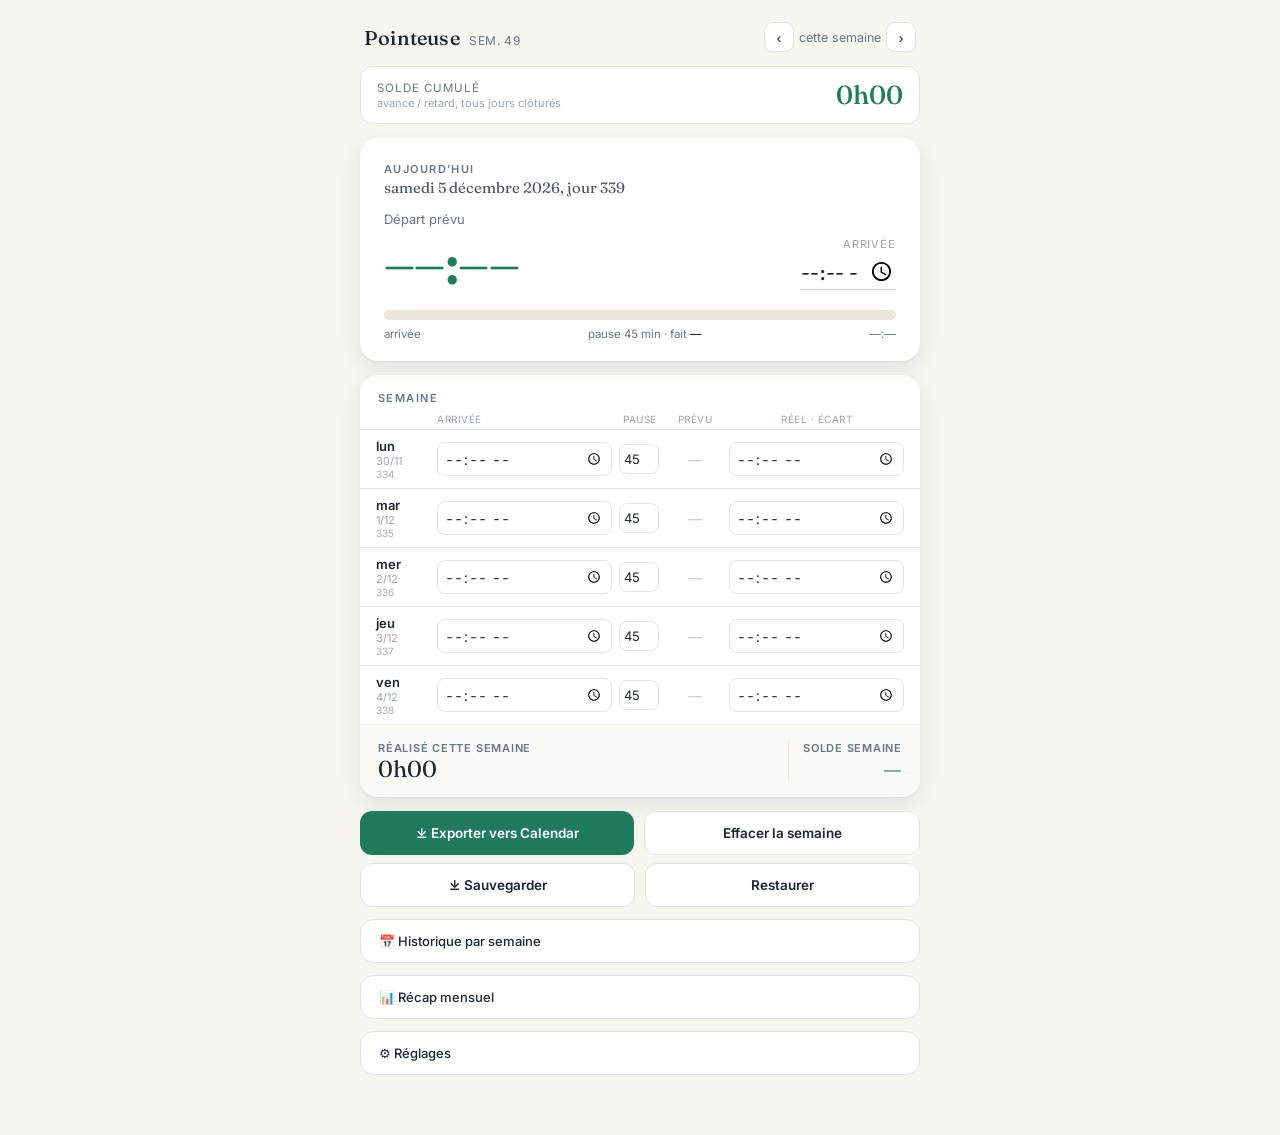
==== commit 175bcd8a: "refactor: replace inline handlers with event delegation All onclick, onblur, onchange, onkeydown att" ====
--- a/index.html
+++ b/index.html
@@ -28,7 +28,7 @@
 <a href="#app" class="skip-link">Aller au contenu</a>
 <div class="wrap" id="app" role="main" aria-label="Pointeuse"><div class="loading">Chargement...</div></div>
 <div class="toast" id="toast" role="status" aria-live="polite"></div>
-<input type="file" id="imp" accept="application/json" style="display:none" aria-label="Importer une sauvegarde" onchange="importBackup(this.files[0])">
+<input type="file" id="imp" accept="application/json" style="display:none" aria-label="Importer une sauvegarde">
 <script type="module" src="app.js"></script>
 </body>
 </html>
--- a/style.css
+++ b/style.css
@@ -50,13 +50,14 @@
 
 .card{background:var(--paper-2);border-radius:var(--radius);box-shadow:var(--shadow);overflow:hidden}
 .card h2{font-size:11px;letter-spacing:.13em;text-transform:uppercase;color:var(--muted);font-weight:600;padding:16px 18px 8px}
-.head,.row{display:grid;grid-template-columns:38px 1fr 42px 54px 1fr;align-items:center;gap:7px;padding:8px 16px}
+.head,.row{display:grid;grid-template-columns:54px 1fr 42px 54px 1fr;align-items:center;gap:7px;padding:8px 16px}
 .head{font-size:10px;text-transform:uppercase;letter-spacing:.05em;color:var(--faint);padding-bottom:4px;padding-top:0}
 .head span:nth-child(3),.head span:nth-child(4),.head span:nth-child(5){text-align:center}
 .row{border-top:1px solid #F0EEE9}
 .row.today{background:#F6FAF8}
 .row .day{font-weight:600;font-size:13px;color:var(--text)}
 .row .day small{display:block;font-weight:400;font-size:11px;color:var(--faint)}
+.row .day .quant{font-size:10px;color:var(--muted);opacity:.6}
 .row.today .day small{color:var(--leave)}
 .row input[type=time]{font-family:inherit;font-size:14px;border:1px solid #E6E3DC;border-radius:8px;padding:6px 6px;width:100%;background:#fff;color:var(--text);font-variant-numeric:tabular-nums}
 .row input[type=time]:focus{outline:none;border-color:var(--leave);box-shadow:0 0 0 2px var(--leave-soft)}
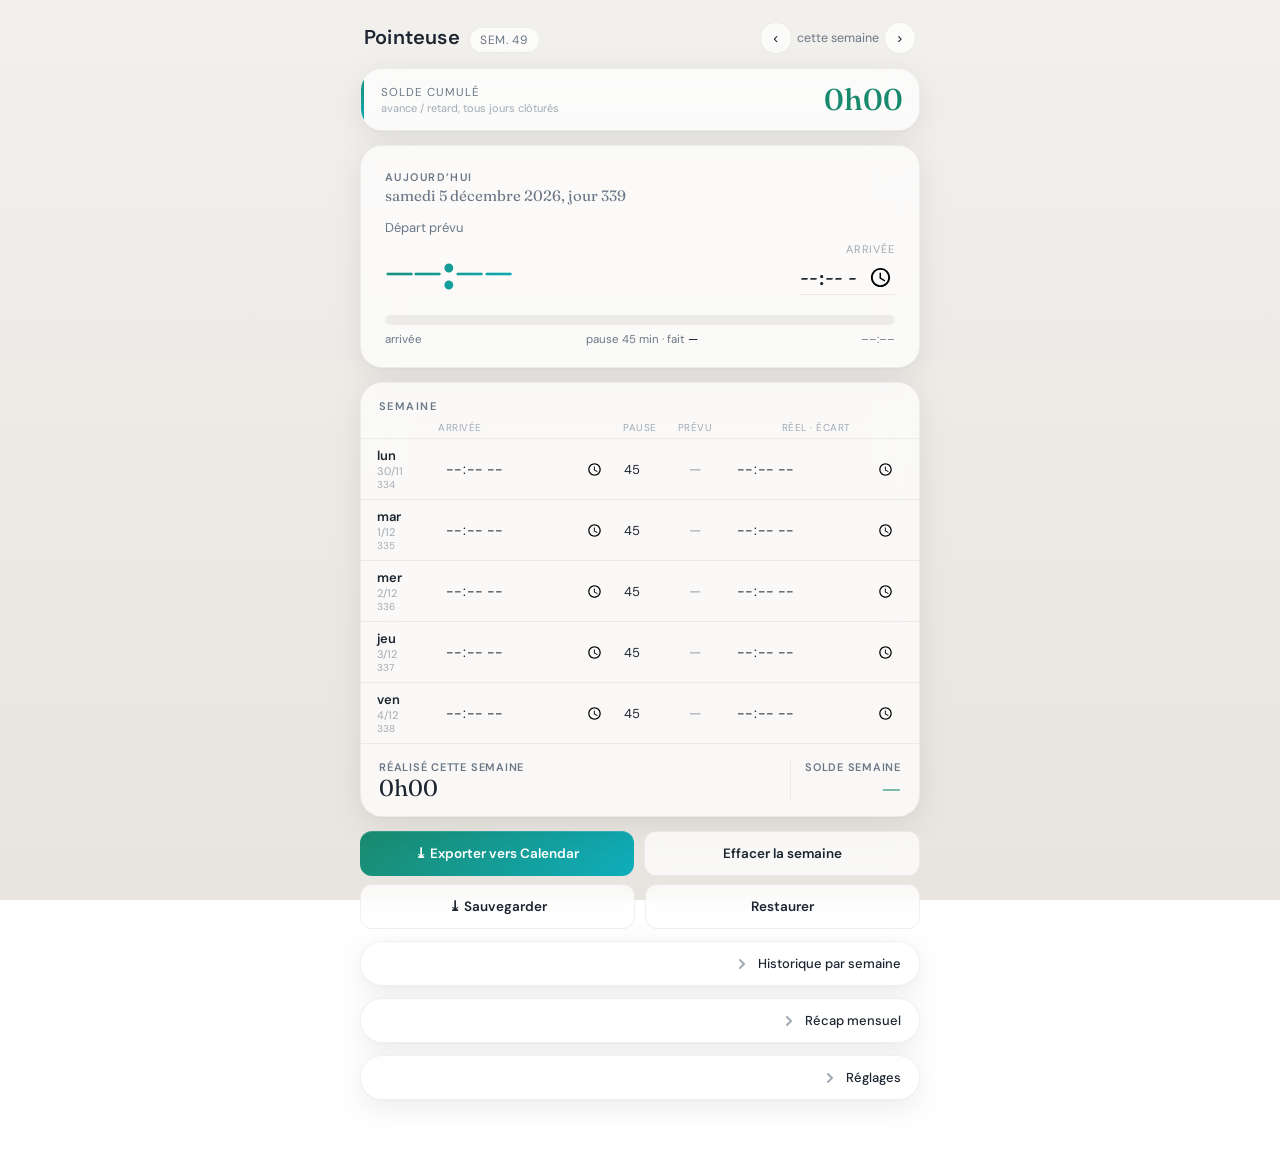
==== commit 1d2afc1d: "feat: DM Sans font, SVG chevrons, glass classes, light-first manifest - Swap Inter for DM Sans in Go" ====
--- a/index.html
+++ b/index.html
@@ -14,14 +14,14 @@
 <meta name="mobile-web-app-capable" content="yes">
 <meta name="apple-mobile-web-app-status-bar-style" content="black-translucent">
 <meta name="apple-mobile-web-app-title" content="Pointeuse">
-<meta name="theme-color" content="#161D26" media="(prefers-color-scheme: dark)">
-<meta name="theme-color" content="#F7F5F0" media="(prefers-color-scheme: light)">
+<meta name="theme-color" content="#0F1419" media="(prefers-color-scheme: dark)">
+<meta name="theme-color" content="#F2F0ED" media="(prefers-color-scheme: light)">
 <link rel="manifest" href="manifest.json">
 <link rel="apple-touch-icon" href="icons/apple-touch-icon.png">
 <link rel="icon" type="image/png" sizes="192x192" href="icons/icon-192.png">
 <link rel="preconnect" href="https://fonts.googleapis.com">
 <link rel="preconnect" href="https://fonts.gstatic.com" crossorigin>
-<link href="https://fonts.googleapis.com/css2?family=Fraunces:opsz,wght@9..144,400;9..144,500;9..144,600&family=Inter:wght@400;500;600&display=swap" rel="stylesheet">
+<link href="https://fonts.googleapis.com/css2?family=Fraunces:opsz,wght@9..144,400;9..144,500;9..144,600&family=DM+Sans:wght@400;500;600&display=swap" rel="stylesheet">
 <link rel="stylesheet" href="style.css">
 </head>
 <body>
--- a/style.css
+++ b/style.css
@@ -1,203 +1,987 @@
-:root{
-  --ink:#161D26;--ink-2:#1F2935;--line:#2C3947;
-  --paper:#F7F5F0;--paper-2:#FFFFFF;
-  --text:#1C2530;--muted:#6A7686;--faint:#9AA5B1;
-  --leave:#1F7A5E;--leave-soft:#E4F1EB;
-  --over:#B5702A;--over-soft:#F6EBDC;
-  --pos-d:#6FD3AC;--neg-d:#E6AE72;
-  --radius:18px;--shadow:0 1px 2px rgba(10,18,28,.04),0 12px 30px rgba(10,18,28,.10);
-}
-*{box-sizing:border-box;margin:0;padding:0}
-html,body{background:var(--ink);color:var(--text);font-family:"Inter",system-ui,sans-serif;-webkit-font-smoothing:antialiased}
-body{min-height:100vh;padding:22px 16px 60px;padding-top:calc(22px + env(safe-area-inset-top, 0px));display:flex;justify-content:center}
-.wrap{width:100%;max-width:560px}
-
-.top{display:flex;align-items:center;justify-content:space-between;color:#C5CFDA;margin-bottom:14px;padding:0 4px}
-.brand{display:flex;align-items:baseline;gap:9px}
-.brand b{font-family:"Fraunces",serif;font-weight:500;font-size:20px;color:#fff;letter-spacing:.2px}
-.brand span{font-size:12px;color:#7E8A98;letter-spacing:.06em;text-transform:uppercase}
-.weeknav{display:flex;align-items:center;gap:4px}
-.weeknav button{background:var(--ink-2);border:1px solid var(--line);color:#C5CFDA;width:30px;height:30px;border-radius:9px;font-size:15px;cursor:pointer;line-height:1;display:flex;align-items:center;justify-content:center;transition:.15s}
-.weeknav button:hover{background:#28333F}
-.weeknav .lbl{font-size:12.5px;color:#9AA5B1;min-width:84px;text-align:center}
-.weeknav .today{font-size:11px;padding:0 10px;width:auto;color:var(--pos-d)}
-
-.balance{display:flex;align-items:center;justify-content:space-between;background:var(--ink-2);border:1px solid var(--line);border-radius:13px;padding:12px 16px;margin-bottom:14px;cursor:pointer;transition:.15s}
-.balance:hover{background:#28333F}
-.balance .l{font-size:11.5px;color:#9AA5B1;text-transform:uppercase;letter-spacing:.09em}
-.balance .l small{display:block;text-transform:none;letter-spacing:0;color:#6A7686;font-size:11px;margin-top:1px}
-.balance b{font-family:"Fraunces",serif;font-weight:500;font-size:26px;font-variant-numeric:tabular-nums}
-.balance b.pos{color:var(--pos-d)}.balance b.neg{color:var(--neg-d)}
-
-.hero{background:var(--paper);border-radius:var(--radius);box-shadow:var(--shadow);padding:24px 24px 20px;margin-bottom:14px;position:relative;overflow:hidden}
-.hero .eyebrow{font-size:11px;letter-spacing:.13em;text-transform:uppercase;color:var(--muted);font-weight:600}
-.hero .date{font-family:"Fraunces",serif;font-size:15px;color:#48535F;margin-top:2px}
-.leaverow{display:flex;align-items:flex-end;justify-content:space-between;gap:12px;margin-top:14px}
-.leaverow .lab{font-size:13px;color:var(--muted);margin-bottom:6px}
-.bigtime{font-family:"Fraunces",serif;font-weight:500;font-size:62px;line-height:.92;color:var(--leave);letter-spacing:-.01em;font-variant-numeric:tabular-nums}
-.bigtime.over{color:var(--over)}
-.quick{display:flex;flex-direction:column;align-items:flex-end;gap:4px}
-.quick label{font-size:11px;color:var(--faint);text-transform:uppercase;letter-spacing:.08em}
-.quick input{font-family:"Fraunces",serif;font-size:22px;color:var(--text);border:none;background:transparent;text-align:right;width:96px;border-bottom:1.5px solid #DDD8CF;padding:2px 0;font-variant-numeric:tabular-nums}
-.quick input:focus{outline:none;border-color:var(--leave)}
-.timeline{margin-top:20px}
-.bar{height:10px;border-radius:6px;background:#EAE6DD;position:relative;overflow:hidden}
-.bar .fill{position:absolute;left:0;top:0;bottom:0;background:var(--leave);border-radius:6px;transition:width .4s ease}
-.bar .fill.over{background:var(--over)}
-.bar .now{position:absolute;top:-4px;bottom:-4px;width:2px;background:#1C2530;opacity:.55}
-.ticks{display:flex;justify-content:space-between;margin-top:7px;font-size:11.5px;color:var(--muted);font-variant-numeric:tabular-nums}
-.ticks b{color:var(--text);font-weight:500}
-
-.card{background:var(--paper-2);border-radius:var(--radius);box-shadow:var(--shadow);overflow:hidden}
-.card h2{font-size:11px;letter-spacing:.13em;text-transform:uppercase;color:var(--muted);font-weight:600;padding:16px 18px 8px}
-.head,.row{display:grid;grid-template-columns:54px 1fr 42px 54px 1fr;align-items:center;gap:7px;padding:8px 16px}
-.head{font-size:10px;text-transform:uppercase;letter-spacing:.05em;color:var(--faint);padding-bottom:4px;padding-top:0}
-.head span:nth-child(3),.head span:nth-child(4),.head span:nth-child(5){text-align:center}
-.row{border-top:1px solid #F0EEE9}
-.row.today{background:#F6FAF8}
-.row .day{font-weight:600;font-size:13px;color:var(--text)}
-.row .day small{display:block;font-weight:400;font-size:11px;color:var(--faint)}
-.row .day .quant{font-size:10px;color:var(--muted);opacity:.6}
-.row.today .day small{color:var(--leave)}
-.row input[type=time]{font-family:inherit;font-size:14px;border:1px solid #E6E3DC;border-radius:8px;padding:6px 6px;width:100%;background:#fff;color:var(--text);font-variant-numeric:tabular-nums}
-.row input[type=time]:focus{outline:none;border-color:var(--leave);box-shadow:0 0 0 2px var(--leave-soft)}
-.row .pause input{width:40px;text-align:center;font-size:13px;border:1px solid #E6E3DC;border-radius:8px;padding:6px 2px;font-family:inherit;color:var(--text)}
-.row .pause input:focus{outline:none;border-color:var(--leave)}
-.row .prev{text-align:center;font-size:14px;color:var(--leave);font-weight:500;font-variant-numeric:tabular-nums}
-.row .prev.empty{color:#CBD2DA}
-.realcell{display:flex;flex-direction:column;gap:2px}
-.ddelta{font-size:11px;font-variant-numeric:tabular-nums;text-align:center;font-weight:600;line-height:1}
-.ddelta.pos{color:var(--leave)}.ddelta.neg{color:var(--over)}
-
-.sum{display:flex;align-items:stretch;justify-content:space-between;gap:14px;padding:16px 18px;background:#FAF9F6;border-top:1px solid #EEEBE4}
-.sum .lab{font-size:11px;color:var(--muted);text-transform:uppercase;letter-spacing:.07em;font-weight:600;margin-bottom:3px}
-.sum .val{font-family:"Fraunces",serif;font-size:23px;font-variant-numeric:tabular-nums;line-height:1}
-.sum .val small{font-size:12px;color:var(--faint);font-family:"Inter";font-weight:400;display:block;margin-top:3px}
-.sum .soldebox{text-align:right;border-left:1px solid #EAE6DD;padding-left:14px}
-.sum .sval{font-family:"Fraunces",serif;font-size:23px;font-variant-numeric:tabular-nums;line-height:1}
-.sum .sval.pos{color:var(--leave)}.sum .sval.neg{color:var(--over)}
-
-.actions{display:flex;gap:10px;margin-top:14px}
-.btn{flex:1;border:none;border-radius:12px;padding:13px;font-family:inherit;font-size:13.5px;font-weight:600;cursor:pointer;transition:.15s;display:flex;align-items:center;justify-content:center;gap:7px}
-.btn-primary{background:var(--leave);color:#fff}.btn-primary:hover{background:#1A6A52}
-.btn-ghost{background:var(--ink-2);color:#C5CFDA;border:1px solid var(--line)}.btn-ghost:hover{background:#28333F}
-
-details.panel{margin-top:12px;background:var(--ink-2);border:1px solid var(--line);border-radius:14px;overflow:hidden}
-details.panel summary{list-style:none;cursor:pointer;padding:13px 18px;font-size:13px;color:#C5CFDA;display:flex;align-items:center;gap:8px;font-weight:500}
-details.panel summary::-webkit-details-marker{display:none}
-details.panel[open] summary{border-bottom:1px solid var(--line)}
-.setgrid{padding:16px 18px;display:grid;grid-template-columns:1fr 1fr;gap:14px}
-.setgrid .f{display:flex;flex-direction:column;gap:5px}
-.setgrid label{font-size:11px;color:var(--faint);text-transform:uppercase;letter-spacing:.06em}
-.setgrid input{background:#141B23;border:1px solid var(--line);border-radius:9px;padding:9px 10px;color:#E8EDF2;font-family:inherit;font-size:14px;font-variant-numeric:tabular-nums}
-.setgrid input:focus{outline:none;border-color:var(--leave)}
-.sethint{grid-column:1/-1;font-size:12px;color:#7E8A98;line-height:1.5;margin-top:-2px}
-.sethint b{color:#C5CFDA;font-weight:500}
-
-.hist{padding:6px 0}
-.hrow{display:grid;grid-template-columns:1fr auto auto;align-items:center;gap:12px;padding:11px 18px;cursor:pointer;border-top:1px solid #232E3A;transition:.12s}
-.hrow:first-child{border-top:none}
-.hrow:hover{background:#232E3A}
-.hrow .hr-date{font-size:13px;color:#D5DCE3}
-.hrow .hr-date small{display:block;color:#7E8A98;font-size:11px;margin-top:1px}
-.hrow .hr-tot{font-size:13px;color:#9AA5B1;font-variant-numeric:tabular-nums}
-.hrow .hr-d{font-family:"Fraunces",serif;font-size:16px;font-variant-numeric:tabular-nums;min-width:62px;text-align:right}
-.hrow .hr-d.pos{color:var(--pos-d)}.hrow .hr-d.neg{color:var(--neg-d)}
-.hempty{padding:18px;color:#7E8A98;font-size:13px;text-align:center}
-
-.row .day{cursor:pointer;-webkit-user-select:none;user-select:none}
-.day-badge{font-size:10px;font-weight:500;letter-spacing:.04em;margin-top:1px;line-height:1}
-.day-badge.leave{color:var(--leave)}.day-badge.holiday{color:var(--over)}.day-badge.sick{color:#A78BFA}
-.row.off input{opacity:.25;pointer-events:none}
-.row.off .prev{opacity:.25}
-
-.warn{display:flex;align-items:center;gap:10px;background:rgba(181,112,42,.1);border:1px solid rgba(181,112,42,.25);border-radius:13px;padding:11px 16px;margin-bottom:14px;cursor:pointer;transition:.15s}
-.warn:hover{background:rgba(181,112,42,.15)}
-.warn .wico{font-size:16px;flex-shrink:0}
-.warn .wtxt{font-size:12.5px;color:var(--neg-d);line-height:1.4}
-.warn .wtxt b{color:#E6AE72;font-weight:600}
-.unclosed-dot{display:inline-block;width:7px;height:7px;border-radius:50%;background:var(--over);margin-left:4px;vertical-align:middle}
-
-.mrow{display:grid;grid-template-columns:1fr auto;align-items:center;gap:12px;padding:11px 18px;border-top:1px solid #232E3A;transition:.12s}
-.mrow:first-child{border-top:none}
-.mrow .mr-label{font-size:13px;color:#D5DCE3}
-.mrow .mr-label small{display:block;color:#7E8A98;font-size:11px;margin-top:1px}
-.mrow .mr-solde{font-family:"Fraunces",serif;font-size:16px;font-variant-numeric:tabular-nums;text-align:right}
-.mrow .mr-solde.pos{color:var(--pos-d)}.mrow .mr-solde.neg{color:var(--neg-d)}
-
-.toast{position:fixed;bottom:24px;left:50%;transform:translateX(-50%) translateY(20px);background:var(--text);color:#fff;padding:11px 20px;border-radius:11px;font-size:13.5px;opacity:0;pointer-events:none;transition:.25s;z-index:10}
-.toast.show{opacity:1;transform:translateX(-50%) translateY(0)}
-.loading{text-align:center;color:#7E8A98;padding:40px;font-size:14px}
+/* ============================================================
+   Pointeuse — Soft Glass Design System
+   Light-first, dark via prefers-color-scheme
+   ============================================================ */
+
+/* 1. Design Tokens */
+:root {
+  --bg-start: #F2F0ED;
+  --bg-end: #E8E4DF;
+  --surface: rgba(255,255,255,0.72);
+  --surface-border: rgba(0,0,0,0.06);
+  --surface-hover: rgba(0,0,0,0.03);
+  --text: #1C2530;
+  --muted: #6B7786;
+  --faint: #A0AAB4;
+  --positive: #1A8A6E;
+  --positive-end: #0FADBB;
+  --positive-soft: rgba(26,138,110,0.10);
+  --negative: #C46A28;
+  --negative-end: #E8946A;
+  --negative-soft: rgba(196,106,40,0.10);
+  --sick: #A78BFA;
+  --radius-card: 22px;
+  --radius-input: 12px;
+  --radius-badge: 8px;
+  --shadow: 0 1px 3px rgba(0,0,0,0.04), 0 8px 32px rgba(0,0,0,0.08);
+  --gap-section: 16px;
+}
+
+@media (prefers-color-scheme: dark) {
+  :root {
+    --bg-start: #0F1419;
+    --bg-end: #161D26;
+    --surface: rgba(255,255,255,0.06);
+    --surface-border: rgba(255,255,255,0.08);
+    --surface-hover: rgba(255,255,255,0.04);
+    --text: #E8ECF0;
+    --muted: #8A95A0;
+    --faint: #5A6570;
+    --positive: #6FD3AC;
+    --positive-end: #4ABFA0;
+    --positive-soft: rgba(111,211,172,0.12);
+    --negative: #E6AE72;
+    --negative-end: #D08A50;
+    --negative-soft: rgba(230,174,114,0.12);
+    --shadow: 0 1px 3px rgba(0,0,0,0.12), 0 8px 32px rgba(0,0,0,0.24);
+  }
+}
+
+/* 2. Base Reset & Body */
+*, *::before, *::after { box-sizing: border-box; margin: 0; padding: 0; }
+
+html, body {
+  -webkit-font-smoothing: antialiased;
+  -moz-osx-font-smoothing: grayscale;
+}
+
+body {
+  background: linear-gradient(180deg, var(--bg-start), var(--bg-end));
+  background-attachment: fixed;
+  color: var(--text);
+  font-family: "DM Sans", "Inter", system-ui, sans-serif;
+  min-height: 100vh;
+  padding: 22px 16px 60px;
+  padding-top: calc(22px + env(safe-area-inset-top, 0px));
+  display: flex;
+  justify-content: center;
+}
+
+.wrap { width: 100%; max-width: 560px; }
+
+/* 3. Glass utility */
+.glass {
+  background: var(--surface);
+  backdrop-filter: blur(16px);
+  -webkit-backdrop-filter: blur(16px);
+  border: 1px solid var(--surface-border);
+}
+
+@supports not (backdrop-filter: blur(1px)) {
+  /* Solid fallback */
+  .glass,
+  .balance,
+  .hero,
+  .card,
+  details.panel,
+  .weeknav button,
+  .brand span {
+    background: var(--bg-start);
+  }
+  @media (prefers-color-scheme: dark) {
+    .glass,
+    .balance,
+    .hero,
+    .card,
+    details.panel,
+    .weeknav button,
+    .brand span {
+      background: #1a2230;
+    }
+  }
+}
+
+/* 4. Header (top bar) */
+.top {
+  display: flex;
+  align-items: center;
+  justify-content: space-between;
+  margin-bottom: 14px;
+  padding: 0 4px;
+}
+
+.brand { display: flex; align-items: baseline; gap: 9px; }
+
+.brand b {
+  font-family: "DM Sans", system-ui, sans-serif;
+  font-weight: 600;
+  font-size: 20px;
+  color: var(--text);
+  letter-spacing: .2px;
+}
+
+.brand span {
+  font-size: 12px;
+  color: var(--muted);
+  letter-spacing: .06em;
+  text-transform: uppercase;
+  background: var(--surface);
+  backdrop-filter: blur(12px);
+  -webkit-backdrop-filter: blur(12px);
+  border: 1px solid var(--surface-border);
+  padding: 4px 10px;
+  border-radius: 20px;
+}
+
+.weeknav { display: flex; align-items: center; gap: 4px; }
+
+.weeknav button {
+  background: var(--surface);
+  backdrop-filter: blur(12px);
+  -webkit-backdrop-filter: blur(12px);
+  border: 1px solid var(--surface-border);
+  color: var(--text);
+  width: 32px;
+  height: 32px;
+  border-radius: 50%;
+  font-size: 15px;
+  cursor: pointer;
+  line-height: 1;
+  display: flex;
+  align-items: center;
+  justify-content: center;
+  transition: background .15s, transform .1s;
+}
+
+.weeknav button:hover { background: var(--surface-hover); }
+.weeknav button:active { transform: scale(0.95); }
+
+.weeknav .lbl {
+  font-size: 12.5px;
+  color: var(--muted);
+  min-width: 84px;
+  text-align: center;
+}
+
+.weeknav .today {
+  font-size: 11px;
+  padding: 0 10px;
+  width: auto;
+  border-radius: 20px;
+  color: var(--positive);
+}
+
+/* 5. Balance card */
+.balance {
+  display: flex;
+  align-items: center;
+  justify-content: space-between;
+  background: var(--surface);
+  backdrop-filter: blur(16px);
+  -webkit-backdrop-filter: blur(16px);
+  border: 1px solid var(--surface-border);
+  border-radius: var(--radius-card);
+  padding: 12px 16px 12px 20px;
+  margin-bottom: 14px;
+  cursor: pointer;
+  transition: background .15s, transform .2s ease-out;
+  position: relative;
+  overflow: hidden;
+  box-shadow: var(--shadow);
+}
+
+.balance::before {
+  content: "";
+  position: absolute;
+  left: 0;
+  top: 0;
+  bottom: 0;
+  width: 3px;
+  background: linear-gradient(180deg, var(--positive), var(--positive-end));
+  border-radius: 3px 0 0 3px;
+}
+
+.balance.neg-accent::before {
+  background: linear-gradient(180deg, var(--negative), var(--negative-end));
+}
+
+.balance:hover { background: var(--surface-hover); }
+.balance:active { transform: scale(0.97); }
+
+.balance .l {
+  font-size: 11.5px;
+  color: var(--muted);
+  text-transform: uppercase;
+  letter-spacing: .09em;
+}
+
+.balance .l small {
+  display: block;
+  text-transform: none;
+  letter-spacing: 0;
+  color: var(--faint);
+  font-size: 11px;
+  margin-top: 1px;
+}
+
+.balance b {
+  font-family: "Fraunces", serif;
+  font-weight: 500;
+  font-size: 30px;
+  font-variant-numeric: tabular-nums;
+  color: var(--text);
+}
+
+.balance b.pos { color: var(--positive); }
+.balance b.neg { color: var(--negative); }
+
+/* 6. Warning banner */
+.warn {
+  display: flex;
+  align-items: center;
+  gap: 10px;
+  background: var(--negative-soft);
+  border: 1px solid rgba(196,106,40,0.25);
+  border-radius: var(--radius-card);
+  padding: 11px 16px;
+  margin-bottom: 14px;
+  cursor: pointer;
+  transition: background .15s;
+}
+
+.warn:hover { background: rgba(196,106,40,0.15); }
+.warn .wico { font-size: 16px; flex-shrink: 0; }
+.warn .wtxt { font-size: 12.5px; color: var(--negative); line-height: 1.4; }
+.warn .wtxt b { color: var(--negative); font-weight: 600; }
+
+.unclosed-dot {
+  display: inline-block;
+  width: 7px;
+  height: 7px;
+  border-radius: 50%;
+  background: var(--negative);
+  margin-left: 4px;
+  vertical-align: middle;
+}
+
+/* 7. Hero card */
+.hero {
+  background: var(--surface);
+  backdrop-filter: blur(20px);
+  -webkit-backdrop-filter: blur(20px);
+  border: 1px solid var(--surface-border);
+  border-radius: var(--radius-card);
+  box-shadow: var(--shadow);
+  padding: 24px 24px 20px;
+  margin-bottom: 14px;
+  position: relative;
+  overflow: hidden;
+}
+
+.hero .eyebrow {
+  font-size: 11px;
+  letter-spacing: .13em;
+  text-transform: uppercase;
+  color: var(--muted);
+  font-weight: 600;
+}
+
+.hero .date {
+  font-family: "Fraunces", serif;
+  font-size: 15px;
+  color: var(--muted);
+  margin-top: 2px;
+}
+
+.leaverow {
+  display: flex;
+  align-items: flex-end;
+  justify-content: space-between;
+  gap: 12px;
+  margin-top: 14px;
+}
+
+.leaverow .lab {
+  font-size: 13px;
+  color: var(--muted);
+  margin-bottom: 6px;
+}
+
+.bigtime {
+  font-family: "Fraunces", serif;
+  font-weight: 500;
+  font-size: 58px;
+  line-height: .92;
+  letter-spacing: -.01em;
+  font-variant-numeric: tabular-nums;
+  background: linear-gradient(135deg, var(--positive), var(--positive-end));
+  -webkit-background-clip: text;
+  background-clip: text;
+  color: transparent;
+}
+
+.bigtime.over {
+  background: linear-gradient(135deg, var(--negative), var(--negative-end));
+  -webkit-background-clip: text;
+  background-clip: text;
+  color: transparent;
+}
+
+.quick {
+  display: flex;
+  flex-direction: column;
+  align-items: flex-end;
+  gap: 4px;
+}
+
+.quick label {
+  font-size: 11px;
+  color: var(--faint);
+  text-transform: uppercase;
+  letter-spacing: .08em;
+}
+
+.quick input {
+  font-family: "Fraunces", serif;
+  font-size: 22px;
+  color: var(--text);
+  border: none;
+  border-bottom: 1.5px solid var(--surface-border);
+  background: transparent;
+  text-align: right;
+  width: 96px;
+  padding: 2px 0;
+  font-variant-numeric: tabular-nums;
+}
+
+.quick input:focus {
+  outline: none;
+  border-bottom-color: var(--positive);
+}
+
+/* Timeline */
+.timeline { margin-top: 20px; }
+
+.bar {
+  height: 10px;
+  border-radius: 6px;
+  background: var(--surface-border);
+  position: relative;
+  overflow: visible;
+}
+
+.bar .fill {
+  position: absolute;
+  left: 0;
+  top: 0;
+  bottom: 0;
+  background: linear-gradient(90deg, var(--positive), var(--positive-end));
+  border-radius: 6px;
+  transition: width .4s ease;
+}
+
+.bar .fill.over {
+  background: linear-gradient(90deg, var(--negative), var(--negative-end));
+}
+
+.bar .fill.active {
+  background: linear-gradient(90deg, var(--positive), var(--positive-end), var(--positive), var(--positive-end));
+  background-size: 200% 100%;
+  animation: shimmer 3s ease-in-out infinite;
+}
+
+/* Now marker: dot, not line */
+.bar .now {
+  position: absolute;
+  top: -3px;
+  transform: translateX(-50%);
+  width: 8px;
+  height: 8px;
+  border-radius: 50%;
+  background: var(--positive);
+  animation: pulse-glow 2s ease-in-out infinite;
+}
+
+.ticks {
+  display: flex;
+  justify-content: space-between;
+  margin-top: 7px;
+  font-size: 11.5px;
+  color: var(--muted);
+  font-variant-numeric: tabular-nums;
+}
+
+.ticks b { color: var(--text); font-weight: 500; }
+
+/* 8. Week table card */
+.card {
+  background: var(--surface);
+  backdrop-filter: blur(20px);
+  -webkit-backdrop-filter: blur(20px);
+  border: 1px solid var(--surface-border);
+  border-radius: var(--radius-card);
+  box-shadow: var(--shadow);
+  overflow: hidden;
+}
+
+.card h2 {
+  font-size: 11px;
+  letter-spacing: .13em;
+  text-transform: uppercase;
+  color: var(--muted);
+  font-weight: 600;
+  padding: 16px 18px 8px;
+}
+
+.head, .row {
+  display: grid;
+  grid-template-columns: 54px 1fr 42px 54px 1fr;
+  align-items: center;
+  gap: 7px;
+  padding: 8px 16px;
+}
+
+.head {
+  font-size: 10px;
+  text-transform: uppercase;
+  letter-spacing: .05em;
+  color: var(--faint);
+  padding-bottom: 4px;
+  padding-top: 0;
+}
+
+.head span:nth-child(3),
+.head span:nth-child(4),
+.head span:nth-child(5) { text-align: center; }
+
+.row { border-top: 1px solid var(--surface-border); }
+.row.today { background: rgba(26,138,110,0.06); }
+
+.row .day {
+  font-weight: 600;
+  font-size: 13px;
+  color: var(--text);
+  cursor: pointer;
+  -webkit-user-select: none;
+  user-select: none;
+}
+
+.row .day small {
+  display: block;
+  font-weight: 400;
+  font-size: 11px;
+  color: var(--faint);
+}
+
+.row .day .quant {
+  font-size: 10px;
+  color: var(--muted);
+  opacity: .6;
+}
+
+.row.today .day small { color: var(--positive); }
+
+/* Time inputs */
+.row input[type=time] {
+  font-family: inherit;
+  font-size: 14px;
+  border: 1px solid transparent;
+  border-radius: var(--radius-input);
+  padding: 6px 6px;
+  width: 100%;
+  background: transparent;
+  color: var(--text);
+  font-variant-numeric: tabular-nums;
+  transition: border-color .15s, box-shadow .15s;
+}
+
+.row input[type=time]:hover {
+  border-color: var(--surface-border);
+}
+
+.row input[type=time]:focus {
+  outline: none;
+  border-color: var(--positive);
+  box-shadow: 0 0 0 3px var(--positive-soft);
+}
+
+.row .pause input {
+  width: 40px;
+  text-align: center;
+  font-size: 13px;
+  border: 1px solid transparent;
+  border-radius: var(--radius-input);
+  padding: 6px 2px;
+  font-family: inherit;
+  color: var(--text);
+  background: transparent;
+  transition: border-color .15s;
+}
+
+.row .pause input:hover { border-color: var(--surface-border); }
+
+.row .pause input:focus {
+  outline: none;
+  border-color: var(--positive);
+}
+
+.row .prev {
+  text-align: center;
+  font-size: 14px;
+  color: var(--positive);
+  font-weight: 500;
+  font-variant-numeric: tabular-nums;
+}
+
+.row .prev.empty { color: var(--faint); }
+
+.realcell { display: flex; flex-direction: column; gap: 2px; }
+
+/* Delta pill badges */
+.ddelta {
+  font-size: 11px;
+  font-variant-numeric: tabular-nums;
+  text-align: center;
+  font-weight: 600;
+  line-height: 1;
+  padding: 3px 8px;
+  border-radius: var(--radius-badge);
+}
+
+.ddelta.pos {
+  color: var(--positive);
+  background: var(--positive-soft);
+}
+
+.ddelta.neg {
+  color: var(--negative);
+  background: var(--negative-soft);
+}
+
+/* Day status badges */
+.day-badge {
+  font-size: 10px;
+  font-weight: 500;
+  letter-spacing: .04em;
+  margin-top: 1px;
+  line-height: 1;
+}
+
+.day-badge.leave { color: var(--positive); }
+.day-badge.holiday { color: var(--negative); }
+.day-badge.sick { color: var(--sick); }
+
+.row.off input { opacity: .25; pointer-events: none; }
+.row.off .prev { opacity: .25; }
+
+/* 9. Summary row */
+.sum {
+  display: flex;
+  align-items: stretch;
+  justify-content: space-between;
+  gap: 14px;
+  padding: 16px 18px;
+  border-top: 1px solid var(--surface-border);
+}
+
+.sum .lab {
+  font-size: 11px;
+  color: var(--muted);
+  text-transform: uppercase;
+  letter-spacing: .07em;
+  font-weight: 600;
+  margin-bottom: 3px;
+}
+
+.sum .val {
+  font-family: "Fraunces", serif;
+  font-size: 23px;
+  font-variant-numeric: tabular-nums;
+  line-height: 1;
+  color: var(--text);
+}
+
+.sum .val small {
+  font-size: 12px;
+  color: var(--faint);
+  font-family: "DM Sans", "Inter", system-ui, sans-serif;
+  font-weight: 400;
+  display: block;
+  margin-top: 3px;
+}
+
+.sum .soldebox {
+  text-align: right;
+  border-left: 1px solid var(--surface-border);
+  padding-left: 14px;
+}
+
+.sum .sval {
+  font-family: "Fraunces", serif;
+  font-size: 23px;
+  font-variant-numeric: tabular-nums;
+  line-height: 1;
+}
+
+.sum .sval.pos { color: var(--positive); }
+.sum .sval.neg { color: var(--negative); }
+
+/* 10. Buttons */
+.actions { display: flex; gap: 10px; margin-top: 14px; }
+
+.btn {
+  flex: 1;
+  border: none;
+  border-radius: var(--radius-input);
+  padding: 13px;
+  font-family: inherit;
+  font-size: 13.5px;
+  font-weight: 600;
+  cursor: pointer;
+  transition: all .2s ease-out;
+  display: flex;
+  align-items: center;
+  justify-content: center;
+  gap: 7px;
+}
+
+.btn:active { transform: scale(0.97); }
+
+.btn-primary {
+  background: linear-gradient(135deg, var(--positive), var(--positive-end));
+  color: #fff;
+  box-shadow: inset 0 1px 0 rgba(255,255,255,0.15);
+}
+
+.btn-primary:hover { opacity: .9; }
+
+.btn-ghost {
+  background: var(--surface);
+  backdrop-filter: blur(12px);
+  -webkit-backdrop-filter: blur(12px);
+  border: 1px solid var(--surface-border);
+  color: var(--text);
+}
+
+.btn-ghost:hover { background: var(--surface-hover); }
+
+/* 11. Panels */
+details.panel {
+  margin-top: 12px;
+  background: var(--surface);
+  backdrop-filter: blur(16px);
+  -webkit-backdrop-filter: blur(16px);
+  border: 1px solid var(--surface-border);
+  border-radius: var(--radius-card);
+  overflow: hidden;
+  box-shadow: var(--shadow);
+}
+
+details.panel summary {
+  list-style: none;
+  cursor: pointer;
+  padding: 13px 18px;
+  font-size: 13px;
+  color: var(--text);
+  display: flex;
+  align-items: center;
+  gap: 8px;
+  font-weight: 500;
+  transition: background .15s;
+}
+
+details.panel summary:hover { background: var(--surface-hover); }
+details.panel summary::-webkit-details-marker { display: none; }
+
+details.panel[open] summary {
+  border-bottom: 1px solid var(--surface-border);
+}
+
+/* Chevron */
+.chevron {
+  width: 16px;
+  height: 16px;
+  color: var(--faint);
+  margin-left: auto;
+  flex-shrink: 0;
+  transition: transform .2s ease-out;
+}
+
+details.panel[open] summary .chevron {
+  transform: rotate(90deg);
+}
+
+/* 12. Settings */
+.setgrid {
+  padding: 16px 18px;
+  display: grid;
+  grid-template-columns: 1fr 1fr;
+  gap: 14px;
+}
+
+.setgrid .f { display: flex; flex-direction: column; gap: 5px; }
+
+.setgrid label {
+  font-size: 11px;
+  color: var(--faint);
+  text-transform: uppercase;
+  letter-spacing: .06em;
+}
+
+.setgrid input {
+  background: var(--surface-hover);
+  border: 1px solid var(--surface-border);
+  border-radius: 9px;
+  padding: 9px 10px;
+  color: var(--text);
+  font-family: inherit;
+  font-size: 14px;
+  font-variant-numeric: tabular-nums;
+  transition: border-color .15s, box-shadow .15s;
+}
+
+.setgrid input:focus {
+  outline: none;
+  border-color: var(--positive);
+  box-shadow: 0 0 0 3px var(--positive-soft);
+}
+
+.sethint {
+  grid-column: 1 / -1;
+  font-size: 12px;
+  color: var(--muted);
+  line-height: 1.5;
+  margin-top: -2px;
+}
+
+.sethint b { color: var(--text); font-weight: 500; }
+
+/* History */
+.hist { padding: 6px 0; }
+
+.hrow {
+  display: grid;
+  grid-template-columns: 1fr auto auto;
+  align-items: center;
+  gap: 12px;
+  padding: 11px 18px;
+  cursor: pointer;
+  border-top: 1px solid var(--surface-border);
+  transition: background .12s, transform .12s;
+}
+
+.hrow:first-child { border-top: none; }
+.hrow:hover { background: var(--surface-hover); }
+.hrow:active { transform: scale(0.97); }
+
+.hrow .hr-date { font-size: 13px; color: var(--text); }
+
+.hrow .hr-date small {
+  display: block;
+  color: var(--muted);
+  font-size: 11px;
+  margin-top: 1px;
+}
+
+.hrow .hr-tot {
+  font-size: 13px;
+  color: var(--muted);
+  font-variant-numeric: tabular-nums;
+}
+
+.hrow .hr-d {
+  font-family: "Fraunces", serif;
+  font-size: 16px;
+  font-variant-numeric: tabular-nums;
+  min-width: 62px;
+  text-align: right;
+}
+
+.hrow .hr-d.pos { color: var(--positive); }
+.hrow .hr-d.neg { color: var(--negative); }
+
+.hempty {
+  padding: 18px;
+  color: var(--muted);
+  font-size: 13px;
+  text-align: center;
+}
+
+/* Monthly recap */
+.mrow {
+  display: grid;
+  grid-template-columns: 1fr auto;
+  align-items: center;
+  gap: 12px;
+  padding: 11px 18px;
+  border-top: 1px solid var(--surface-border);
+  transition: background .12s;
+}
+
+.mrow:first-child { border-top: none; }
+.mrow:hover { background: var(--surface-hover); }
+
+.mrow .mr-label { font-size: 13px; color: var(--text); }
+
+.mrow .mr-label small {
+  display: block;
+  color: var(--muted);
+  font-size: 11px;
+  margin-top: 1px;
+}
+
+.mrow .mr-solde {
+  font-family: "Fraunces", serif;
+  font-size: 16px;
+  font-variant-numeric: tabular-nums;
+  text-align: right;
+}
+
+.mrow .mr-solde.pos { color: var(--positive); }
+.mrow .mr-solde.neg { color: var(--negative); }
 
 /* Sync */
-.sync-section{grid-column:1/-1;border-top:1px solid var(--line);padding-top:14px;margin-top:4px}
-.sync-row{display:flex;align-items:center;justify-content:space-between;gap:10px}
-.sync-badge{font-size:12px;color:var(--pos-d);display:flex;align-items:center;gap:6px}
-.sync-badge::before{content:"";width:7px;height:7px;border-radius:50%;background:var(--pos-d)}
-.sync-badge small{color:#7E8A98;font-size:11px;display:block;margin-top:2px}
-.sync-connect{display:flex;gap:8px;width:100%}
-.sync-connect input{flex:1}
-.sync-connect button{flex-shrink:0}
+.sync-section {
+  grid-column: 1 / -1;
+  border-top: 1px solid var(--surface-border);
+  padding-top: 14px;
+  margin-top: 4px;
+}
+
+.sync-row {
+  display: flex;
+  align-items: center;
+  justify-content: space-between;
+  gap: 10px;
+}
+
+.sync-badge {
+  font-size: 12px;
+  color: var(--positive);
+  display: flex;
+  align-items: center;
+  gap: 6px;
+}
+
+.sync-badge::before {
+  content: "";
+  width: 7px;
+  height: 7px;
+  border-radius: 50%;
+  background: var(--positive);
+}
+
+.sync-badge small {
+  color: var(--muted);
+  font-size: 11px;
+  display: block;
+  margin-top: 2px;
+}
+
+.sync-connect { display: flex; gap: 8px; width: 100%; }
+.sync-connect input { flex: 1; }
+.sync-connect button { flex-shrink: 0; }
+
+/* 13. Toast, Loading, Accessibility, SW Update */
+.toast {
+  position: fixed;
+  bottom: 24px;
+  left: 50%;
+  transform: translateX(-50%) translateY(20px);
+  background: var(--text);
+  color: var(--bg-start);
+  padding: 11px 20px;
+  border-radius: var(--radius-input);
+  font-size: 13.5px;
+  opacity: 0;
+  pointer-events: none;
+  transition: opacity .25s, transform .25s;
+  z-index: 10;
+  backdrop-filter: blur(8px);
+  -webkit-backdrop-filter: blur(8px);
+}
+
+.toast.show {
+  opacity: 1;
+  transform: translateX(-50%) translateY(0);
+}
+
+.loading {
+  text-align: center;
+  color: var(--muted);
+  padding: 40px;
+  font-size: 14px;
+}
 
 /* Accessibility */
-:focus-visible{outline:2px solid var(--leave);outline-offset:2px}
-:focus:not(:focus-visible){outline:none}
-
-.skip-link{position:absolute;top:-100%;left:16px;background:var(--leave);color:#fff;padding:8px 16px;border-radius:0 0 8px 8px;font-size:14px;font-weight:600;z-index:100;text-decoration:none}
-.skip-link:focus{top:0}
-
-.sw-update{position:fixed;top:0;left:0;right:0;background:var(--leave);color:#fff;text-align:center;padding:10px 16px;font-size:13.5px;font-weight:500;z-index:20;display:flex;align-items:center;justify-content:center;gap:12px}
-.sw-update button{background:#fff;color:var(--leave);border:none;border-radius:8px;padding:6px 14px;font-family:inherit;font-size:13px;font-weight:600;cursor:pointer}
-
-@media(prefers-reduced-motion:reduce){
-  *,*::before,*::after{animation-duration:0.01ms !important;transition-duration:0.01ms !important}
-}
-
-@media(prefers-color-scheme:light){
-  :root{
-    --ink:#F7F5F0;--ink-2:#FFFFFF;--line:#E6E3DC;
-    --paper:#FFFFFF;--paper-2:#FFFFFF;
-    --text:#1C2530;--muted:#6A7686;--faint:#9AA5B1;
-    --leave:#1F7A5E;--leave-soft:#E4F1EB;
-    --over:#B5702A;--over-soft:#F6EBDC;
-    --pos-d:#1F7A5E;--neg-d:#B5702A;
-    --shadow:0 1px 2px rgba(10,18,28,.06),0 8px 24px rgba(10,18,28,.08);
+:focus-visible {
+  outline: 2px solid var(--positive);
+  outline-offset: 2px;
+}
+
+:focus:not(:focus-visible) { outline: none; }
+
+.skip-link {
+  position: absolute;
+  top: -100%;
+  left: 16px;
+  background: var(--positive);
+  color: #fff;
+  padding: 8px 16px;
+  border-radius: 0 0 8px 8px;
+  font-size: 14px;
+  font-weight: 600;
+  z-index: 100;
+  text-decoration: none;
+}
+
+.skip-link:focus { top: 0; }
+
+/* SW update bar */
+.sw-update {
+  position: fixed;
+  top: 0;
+  left: 0;
+  right: 0;
+  background: linear-gradient(90deg, var(--positive), var(--positive-end));
+  color: #fff;
+  text-align: center;
+  padding: 10px 16px;
+  font-size: 13.5px;
+  font-weight: 500;
+  z-index: 20;
+  display: flex;
+  align-items: center;
+  justify-content: center;
+  gap: 12px;
+}
+
+.sw-update button {
+  background: rgba(255,255,255,0.2);
+  color: #fff;
+  border: 1px solid rgba(255,255,255,0.4);
+  border-radius: 8px;
+  padding: 6px 14px;
+  font-family: inherit;
+  font-size: 13px;
+  font-weight: 600;
+  cursor: pointer;
+}
+
+/* 14. Animations */
+@keyframes shimmer {
+  0%   { background-position: 200% 0; }
+  100% { background-position: -200% 0; }
+}
+
+@keyframes pulse-glow {
+  0%, 100% { box-shadow: 0 0 0 3px var(--positive-soft); opacity: .6; }
+  50%       { box-shadow: 0 0 0 6px var(--positive-soft); opacity: 1; }
+}
+
+@media (prefers-reduced-motion: reduce) {
+  *, *::before, *::after {
+    animation-duration: 0.01ms !important;
+    transition-duration: 0.01ms !important;
   }
-  html,body{background:var(--ink);color:var(--text)}
-  .brand b{color:var(--text)}
-  .brand span{color:var(--muted)}
-  .weeknav button{background:var(--ink-2);border-color:var(--line);color:var(--text)}
-  .weeknav button:hover{background:#EEEBE4}
-  .weeknav .lbl{color:var(--muted)}
-  .weeknav .today{color:var(--leave)}
-  .balance{background:var(--ink-2);border-color:var(--line)}
-  .balance:hover{background:#F0EEE9}
-  .balance .l{color:var(--muted)}
-  .balance .l small{color:var(--faint)}
-  .btn-ghost{background:var(--ink-2);color:var(--text);border-color:var(--line)}
-  .btn-ghost:hover{background:#F0EEE9}
-  details.panel{background:var(--ink-2);border-color:var(--line)}
-  details.panel summary{color:var(--text)}
-  details.panel[open] summary{border-color:var(--line)}
-  .setgrid input{background:#F7F5F0;border-color:var(--line);color:var(--text)}
-  .hrow{border-color:var(--line)}
-  .hrow:hover{background:#F0EEE9}
-  .hrow .hr-date{color:var(--text)}
-  .hrow .hr-date small{color:var(--muted)}
-  .hrow .hr-tot{color:var(--muted)}
-  .mrow{border-color:var(--line)}
-  .mrow .mr-label{color:var(--text)}
-  .mrow .mr-label small{color:var(--muted)}
-  .hempty{color:var(--muted)}
-  .sethint{color:var(--muted)}
-  .sethint b{color:var(--text)}
-  .sync-section{border-color:var(--line)}
-  .sync-badge{color:var(--leave)}
-  .sync-connect input{background:#F7F5F0;border-color:var(--line);color:var(--text)}
-  .toast{background:var(--text);color:#fff}
-  .loading{color:var(--muted)}
-  .row{border-color:var(--line)}
-  .row.today{background:var(--leave-soft)}
-  .sw-update{background:var(--leave)}
-  .warn{background:rgba(181,112,42,.08);border-color:rgba(181,112,42,.2)}
-}
+}
